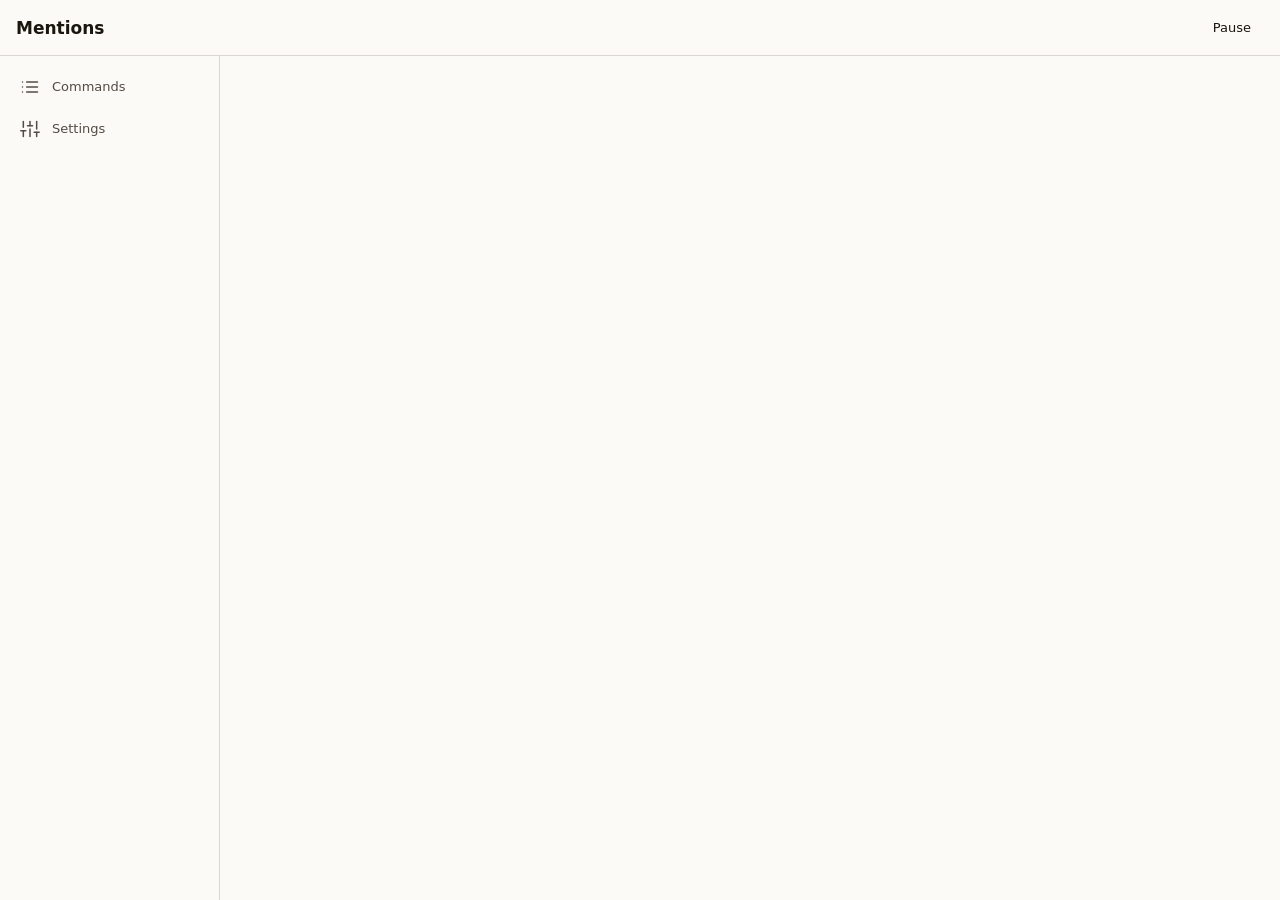
==== index.html @ 193fca10 "feat(sync): Synchronized 23 file(s) across 3 prompt turn(s) https://chat.deepseek.com/a/chat/s/ce632" ====
<!DOCTYPE html>
<html lang="en">
<head>
<meta charset="utf-8">
<meta name="viewport" content="width=device-width, initial-scale=1">
<title>Mentions</title>
<meta name="description" content="Local controller for the Mentions daemon.">
<link rel="preload" href="/assets/fonts/plex-sans-var.woff2" as="font" type="font/woff2" crossorigin>
<link rel="preload" href="/assets/fonts/plex-mono.woff2" as="font" type="font/woff2" crossorigin>
<link rel="stylesheet" href="/assets/css/tokens.css">
<link rel="stylesheet" href="/assets/css/reset.css">
<link rel="stylesheet" href="/assets/css/base.css">
<link rel="stylesheet" href="/assets/css/layout.css">
<link rel="stylesheet" href="/assets/css/components.css">
<link rel="stylesheet" href="/assets/css/screens.css">
</head>
<body>
<a class="skip" href="#main">Skip to content</a>

<header class="appbar">
  <h1 class="appbar__title">Mentions</h1>
  <div id="status" class="appbar__status" aria-live="polite"></div>
  <button id="hook-toggle" class="btn btn--quiet" hidden aria-pressed="false">Pause</button>
</header>

<nav class="rail" aria-label="Primary">
  <a class="rail__link" href="/" data-nav="commands">
    <svg class="icon" aria-hidden="true"><use href="/assets/icons.svg#list"/></svg>
    <span>Commands</span>
  </a>
  <a class="rail__link" href="/settings" data-nav="settings">
    <svg class="icon" aria-hidden="true"><use href="/assets/icons.svg#sliders"/></svg>
    <span>Settings</span>
  </a>
</nav>

<div id="banners" class="banners"></div>

<main id="main" tabindex="-1"></main>

<div id="live" class="sr-only" aria-live="polite"></div>
<div id="alert" class="sr-only" aria-live="assertive"></div>

<dialog id="confirm" class="dialog"></dialog>

<div id="toast-host" class="toast-host" aria-live="polite"></div>

<noscript><p class="noscript">Mentions' controller needs JavaScript. The daemon keeps working without it.</p></noscript>

<script type="module" src="/assets/js/main.js"></script>
</body>
</html>
---- assets/css/tokens.css ----
@layer reset, tokens, base, layout, components, screens, utilities;

:root {
  color-scheme: light dark;
  --font-sans: "IBM Plex Sans", system-ui, -apple-system, "Segoe UI", sans-serif;
  --font-mono: "IBM Plex Mono", ui-monospace, "Cascadia Code", "SF Mono", monospace;
  --fs-display: 28px; --lh-display: 36px;
  --fs-headline: 22px; --lh-headline: 30px;
  --fs-title: 17px; --lh-title: 24px;
  --fs-body: 15px; --lh-body: 22px;
  --fs-label: 13px; --lh-label: 18px;
  --fs-caption: 12px; --lh-caption: 16px;
  --fs-mono: 13px; --lh-mono: 20px;
  --space-1: 4px; --space-2: 8px; --space-3: 12px; --space-4: 16px;
  --space-5: 20px; --space-6: 24px; --space-8: 32px; --space-10: 40px;
  --space-12: 48px;
  --radius-control: 8px;
  --radius-container: 12px;
  --radius-pill: 999px;
  --border-structure: 1px solid var(--outline-variant);
  --border-state: 1.5px solid var(--accent);
  --dur-1: 120ms; --dur-2: 180ms; --dur-3: 240ms; --dur-4: 320ms;
  --ease-standard: cubic-bezier(0.2, 0, 0, 1);
  --ease-exit: cubic-bezier(0.4, 0, 1, 1);
  --focus-ring: 2px solid var(--accent);
  --focus-offset: 2px;
  --appbar-h: 56px;
  --rail-w: 220px;
  --rail-compact: 72px;
  --surface: oklch(98.5% 0.005 80);
  --surface-container: oklch(96% 0.008 80);
  --surface-container-high: oklch(93% 0.01 80);
  --on-surface: oklch(20% 0.015 60);
  --on-surface-variant: oklch(42% 0.015 60);
  --outline: oklch(60% 0.01 60);
  --outline-variant: oklch(88% 0.008 80);
  --primary: oklch(20% 0.015 60);
  --on-primary: oklch(98.5% 0.005 80);
  --accent: oklch(58% 0.16 40);
  --on-accent: oklch(98% 0.01 40);
  --success: oklch(50% 0.12 145);
  --on-success: oklch(98% 0.01 145);
  --warning: oklch(62% 0.14 75);
  --on-warning: oklch(22% 0.02 75);
  --danger: oklch(52% 0.18 25);
  --on-danger: oklch(98% 0.01 25);
  --info: oklch(52% 0.12 240);
  --on-info: oklch(98% 0.01 240);
  --success-container: oklch(94% 0.04 145);
  --warning-container: oklch(95% 0.05 75);
  --danger-container: oklch(94% 0.04 25);
  --info-container: oklch(94% 0.03 240);
  --surface-elev-1: 0 1px 2px oklch(20% 0.02 60 / 0.06), 0 1px 3px oklch(20% 0.02 60 / 0.04);
  --surface-elev-2: 0 2px 4px oklch(20% 0.02 60 / 0.08), 0 4px 8px oklch(20% 0.02 60 / 0.06);
  --surface-elev-3: 0 8px 16px oklch(20% 0.02 60 / 0.12), 0 2px 4px oklch(20% 0.02 60 / 0.08);
}

@media (prefers-color-scheme: dark) {
  :root {
    --surface: oklch(18% 0.01 60);
    --surface-container: oklch(22% 0.012 60);
    --surface-container-high: oklch(26% 0.014 60);
    --on-surface: oklch(94% 0.008 80);
    --on-surface-variant: oklch(72% 0.015 80);
    --outline: oklch(50% 0.015 60);
    --outline-variant: oklch(32% 0.012 60);
    --primary: oklch(94% 0.008 80);
    --on-primary: oklch(18% 0.01 60);
    --accent: oklch(70% 0.15 45);
    --on-accent: oklch(18% 0.02 40);
    --success: oklch(72% 0.14 145);
    --on-success: oklch(18% 0.02 145);
    --warning: oklch(78% 0.14 75);
    --on-warning: oklch(20% 0.02 75);
    --danger: oklch(72% 0.17 25);
    --on-danger: oklch(18% 0.02 25);
    --info: oklch(70% 0.13 240);
    --on-info: oklch(18% 0.02 240);
    --success-container: oklch(28% 0.06 145);
    --warning-container: oklch(30% 0.06 75);
    --danger-container: oklch(30% 0.08 25);
    --info-container: oklch(28% 0.05 240);
    --surface-elev-1: 0 1px 3px oklch(0% 0 0 / 0.4);
    --surface-elev-2: 0 4px 8px oklch(0% 0 0 / 0.5);
    --surface-elev-3: 0 12px 24px oklch(0% 0 0 / 0.6);
  }
}

@media (prefers-reduced-motion: reduce) {
  :root { --dur-1: 0ms; --dur-2: 0ms; --dur-3: 0ms; --dur-4: 0ms; }
}
---- assets/css/base.css ----
@layer base {
  .t-display { font-size: var(--fs-display); line-height: var(--lh-display); font-weight: 600; }
  .t-headline { font-size: var(--fs-headline); line-height: var(--lh-headline); font-weight: 600; }
  .t-title { font-size: var(--fs-title); line-height: var(--lh-title); font-weight: 600; }
  .t-body { font-size: var(--fs-body); line-height: var(--lh-body); }
  .t-label { font-size: var(--fs-label); line-height: var(--lh-label); letter-spacing: 0.01em; }
  .t-caption { font-size: var(--fs-caption); line-height: var(--lh-caption); color: var(--on-surface-variant); }
  .t-mono { font-family: var(--font-mono); font-size: var(--fs-mono); line-height: var(--lh-mono); font-variant-numeric: tabular-nums; }

  .sr-only {
    position: absolute; width: 1px; height: 1px; padding: 0; margin: -1px;
    overflow: hidden; clip: rect(0, 0, 0, 0); white-space: nowrap; border: 0;
  }

  .skip {
    position: absolute; left: var(--space-4); top: -100px;
    padding: var(--space-2) var(--space-4);
    background: var(--primary); color: var(--on-primary);
    border-radius: var(--radius-control); z-index: 100;
  }
  .skip:focus { top: var(--space-4); }

  .noscript {
    margin: var(--space-6);
    padding: var(--space-4);
    background: var(--warning-container);
    color: var(--on-warning);
    border-radius: var(--radius-container);
  }

  .icon { width: 20px; height: 20px; flex: none; }
  .icon--sm { width: 16px; height: 16px; }

  .container { max-width: 1100px; margin-inline: auto; padding-inline: var(--space-6); }

  .btn {
    display: inline-flex; align-items: center; gap: var(--space-2);
    height: 36px; padding-inline: var(--space-3);
    border-radius: var(--radius-control);
    font-size: var(--fs-label); line-height: var(--lh-label); font-weight: 500;
    border: var(--border-structure);
    background: var(--surface-container);
    color: var(--on-surface);
    transition: background var(--dur-1) var(--ease-standard);
    cursor: pointer;
  }
  .btn:hover { background: color-mix(in oklab, var(--on-surface) 8%, var(--surface-container)); }
  .btn:active { background: color-mix(in oklab, var(--on-surface) 12%, var(--surface-container)); }
  .btn:disabled, .btn[aria-disabled="true"] { opacity: 0.5; cursor: not-allowed; }
  .btn--primary { background: var(--primary); color: var(--on-primary); border-color: transparent; }
  .btn--primary:hover { background: color-mix(in oklab, var(--on-primary) 8%, var(--primary)); }
  .btn--quiet { background: transparent; border-color: transparent; }
  .btn--quiet:hover { background: color-mix(in oklab, var(--on-surface) 8%, transparent); }
  .btn--danger { color: var(--on-danger); background: var(--danger); border-color: transparent; }

  .icon-btn {
    display: inline-flex; align-items: center; justify-content: center;
    width: 32px; height: 32px; border-radius: var(--radius-control);
    color: var(--on-surface-variant);
  }
  .icon-btn:hover { background: color-mix(in oklab, var(--on-surface) 8%, transparent); color: var(--on-surface); }

  .code-token {
    font-family: var(--font-mono); font-size: var(--fs-mono); line-height: var(--lh-mono);
    padding: 2px var(--space-2);
    background: var(--surface-container-high);
    border-radius: 6px;
    color: var(--on-surface);
    white-space: nowrap;
  }
}
---- assets/css/layout.css ----
@layer layout {
  body {
    display: grid;
    grid-template-columns: var(--rail-w) 1fr;
    grid-template-rows: var(--appbar-h) auto 1fr;
    grid-template-areas:
      "appbar appbar"
      "rail   banners"
      "rail   main";
    min-height: 100vh;
  }

  .appbar {
    grid-area: appbar;
    display: flex; align-items: center; gap: var(--space-3);
    padding-inline: var(--space-4);
    height: var(--appbar-h);
    border-bottom: var(--border-structure);
    background: var(--surface);
    position: sticky; top: 0; z-index: 20;
  }
  .appbar__title { font-size: var(--fs-title); line-height: var(--lh-title); font-weight: 600; }
  .appbar__status { flex: 1; display: flex; justify-content: center; }

  .rail {
    grid-area: rail;
    border-right: var(--border-structure);
    padding: var(--space-3) var(--space-2);
    display: flex; flex-direction: column; gap: var(--space-1);
    background: var(--surface);
  }
  .rail__link {
    display: flex; align-items: center; gap: var(--space-3);
    padding: var(--space-2) var(--space-3);
    border-radius: var(--radius-control);
    color: var(--on-surface-variant);
    font-size: var(--fs-label); font-weight: 500;
    text-decoration: none;
  }
  .rail__link:hover { background: color-mix(in oklab, var(--on-surface) 8%, transparent); color: var(--on-surface); }
  .rail__link[aria-current="page"] {
    background: color-mix(in oklab, var(--accent) 14%, transparent);
    color: var(--on-surface);
  }

  .banners { grid-area: banners; padding-inline: var(--space-6); padding-top: var(--space-3); display: flex; flex-direction: column; gap: var(--space-2); }
  .banners:empty { padding: 0; }

  main { grid-area: main; padding: var(--space-6); min-width: 0; }
  main:focus { outline: none; }

  .split {
    display: grid;
    grid-template-columns: minmax(280px, 380px) 1fr;
    gap: var(--space-6);
    align-items: start;
    min-height: 0;
  }

  .toast-host {
    position: fixed; inset-inline-end: var(--space-6); bottom: var(--space-6);
    display: flex; flex-direction: column; gap: var(--space-2);
    z-index: 60; pointer-events: none;
  }
  .toast-host > * { pointer-events: auto; }

  @media (max-width: 959px) {
    body {
      grid-template-columns: 1fr;
      grid-template-rows: var(--appbar-h) auto auto 1fr auto;
      grid-template-areas:
        "appbar"
        "banners"
        "main"
        "spacer"
        "rail";
    }
    .rail {
      flex-direction: row;
      border-right: 0;
      border-top: var(--border-structure);
      padding: var(--space-2);
      position: sticky; bottom: 0; z-index: 20;
      background: var(--surface);
    }
    .rail__link { flex: 1; justify-content: center; flex-direction: column; gap: 2px; font-size: var(--fs-caption); }
    main { padding: var(--space-4); }
    .split { grid-template-columns: 1fr; }
    .banners { padding-inline: var(--space-4); }
  }

  @media (max-width: 479px) {
    .appbar { padding-inline: var(--space-2); }
    main { padding: var(--space-3); }
  }
}
---- assets/css/components.css ----
@layer components {
  .chip {
    display: inline-flex; align-items: center; gap: var(--space-2);
    padding: 4px var(--space-3);
    border-radius: var(--radius-pill);
    font-size: var(--fs-label); line-height: var(--lh-label);
    background: var(--surface-container-high);
    color: var(--on-surface);
    border: var(--border-structure);
  }
  .chip__dot { width: 8px; height: 8px; border-radius: 50%; }
  .chip--success { background: var(--success-container); color: var(--on-surface); border-color: transparent; }
  .chip--success .chip__dot { background: var(--success); }
  .chip--warning { background: var(--warning-container); border-color: transparent; }
  .chip--warning .chip__dot { background: var(--warning); }
  .chip--danger { background: var(--danger-container); border-color: transparent; }
  .chip--danger .chip__dot { background: var(--danger); }
  .chip--info { background: var(--info-container); border-color: transparent; }
  .chip--info .chip__dot { background: var(--info); }
  .chip--neutral .chip__dot { background: var(--on-surface-variant); }

  .banner {
    display: flex; align-items: flex-start; gap: var(--space-3);
    padding: var(--space-3) var(--space-4);
    border-radius: var(--radius-container);
    background: var(--surface-container-high);
    border: var(--border-structure);
    font-size: var(--fs-body); line-height: var(--lh-body);
  }
  .banner__body { flex: 1; min-width: 0; }
  .banner__title { font-weight: 600; }
  .banner__actions { display: flex; gap: var(--space-2); margin-top: var(--space-2); flex-wrap: wrap; }
  .banner--warning { background: var(--warning-container); border-color: transparent; }
  .banner--danger { background: var(--danger-container); border-color: transparent; }
  .banner--info { background: var(--info-container); border-color: transparent; }
  .banner--success { background: var(--success-container); border-color: transparent; }

  .field { display: flex; flex-direction: column; gap: var(--space-2); }
  .field__label { font-size: var(--fs-label); font-weight: 500; color: var(--on-surface); }
  .field__help { font-size: var(--fs-caption); line-height: var(--lh-caption); color: var(--on-surface-variant); }
  .field__error {
    display: flex; gap: var(--space-2); align-items: flex-start;
    font-size: var(--fs-caption); color: var(--danger);
  }
  .input, .textarea {
    width: 100%;
    padding: var(--space-2) var(--space-3);
    background: var(--surface);
    border: var(--border-structure);
    border-radius: var(--radius-control);
    color: var(--on-surface);
    font-size: var(--fs-body); line-height: var(--lh-body);
  }
  .textarea { font-family: var(--font-mono); font-size: var(--fs-mono); line-height: var(--lh-mono); resize: vertical; min-height: 160px; padding: var(--space-3); }
  .input:focus-visible, .textarea:focus-visible { outline: var(--focus-ring); outline-offset: var(--focus-offset); border-color: transparent; }
  .input[aria-invalid="true"], .textarea[aria-invalid="true"] { border-color: var(--danger); border-width: 1.5px; }
  .input-affix { position: relative; }
  .input-affix__prefix {
    position: absolute; left: var(--space-3); top: 50%; transform: translateY(-50%);
    font-family: var(--font-mono); color: var(--on-surface-variant); pointer-events: none;
  }
  .input-affix .input { padding-left: 28px; font-family: var(--font-mono); }

  .switch { display: inline-flex; align-items: center; gap: var(--space-3); cursor: pointer; }
  .switch input { position: absolute; opacity: 0; pointer-events: none; }
  .switch__track {
    width: 36px; height: 20px; border-radius: var(--radius-pill);
    background: var(--surface-container-high);
    border: var(--border-structure);
    position: relative; transition: background var(--dur-2) var(--ease-standard);
  }
  .switch__track::after {
    content: ""; position: absolute; top: 2px; left: 2px;
    width: 14px; height: 14px; border-radius: 50%;
    background: var(--on-surface-variant);
    transition: transform var(--dur-2) var(--ease-standard), background var(--dur-2) var(--ease-standard);
  }
  .switch input:checked + .switch__track { background: var(--accent); border-color: transparent; }
  .switch input:checked + .switch__track::after { transform: translateX(16px); background: var(--on-accent); }
  .switch input:focus-visible + .switch__track { outline: var(--focus-ring); outline-offset: var(--focus-offset); }

  .segmented { display: inline-flex; border: var(--border-structure); border-radius: var(--radius-control); overflow: hidden; }
  .segmented label { position: relative; }
  .segmented input { position: absolute; opacity: 0; pointer-events: none; }
  .segmented span {
    display: inline-block; padding: var(--space-2) var(--space-3);
    font-size: var(--fs-label); color: var(--on-surface-variant);
    border-inline-end: var(--border-structure);
  }
  .segmented label:last-child span { border-inline-end: 0; }
  .segmented input:checked + span { background: var(--primary); color: var(--on-primary); }
  .segmented input:focus-visible + span { outline: var(--focus-ring); outline-offset: -2px; }

  .table {
    font-size: var(--fs-body);
    background: var(--surface);
    border: var(--border-structure);
    border-radius: var(--radius-container);
    overflow: hidden;
  }
  .table th {
    text-align: start; font-size: var(--fs-label); font-weight: 500;
    color: var(--on-surface-variant);
    padding: var(--space-3) var(--space-4);
    background: var(--surface-container);
    border-bottom: var(--border-structure);
  }
  .table th button {
    display: inline-flex; align-items: center; gap: var(--space-1);
    color: inherit; font: inherit;
  }
  .table th[aria-sort] button { color: var(--on-surface); }
  .table td {
    padding: var(--space-3) var(--space-4);
    border-bottom: var(--border-structure);
    vertical-align: top;
  }
  .table tbody tr:last-child td { border-bottom: 0; }
  .table tbody tr:hover { background: color-mix(in oklab, var(--on-surface) 4%, transparent); }
  .table tbody tr[aria-selected="true"] { background: color-mix(in oklab, var(--accent) 8%, transparent); }
  .table tbody tr[aria-selected="true"] td { border-bottom-color: color-mix(in oklab, var(--accent) 20%, transparent); }
  .table tbody tr:focus-visible { outline: var(--focus-ring); outline-offset: -2px; }
  .table__trigger { display: flex; flex-direction: column; gap: 2px; }
  .table__preview { color: var(--on-surface-variant); font-size: var(--fs-label); line-height: var(--lh-label); max-width: 46ch; overflow: hidden; text-overflow: ellipsis; white-space: nowrap; }
  .table__status { display: inline-flex; align-items: center; gap: var(--space-2); font-size: var(--fs-label); }
  .table__actions { text-align: end; width: 1%; white-space: nowrap; }

  .rows { display: flex; flex-direction: column; gap: var(--space-2); }
  .row {
    display: flex; align-items: flex-start; gap: var(--space-3);
    padding: var(--space-3) var(--space-4);
    border: var(--border-structure);
    border-radius: var(--radius-container);
    background: var(--surface);
  }
  .row__body { flex: 1; min-width: 0; display: flex; flex-direction: column; gap: 2px; }
  .row__trigger { display: flex; align-items: center; gap: var(--space-2); }
  .row__preview { color: var(--on-surface-variant); font-size: var(--fs-label); line-height: var(--lh-label); overflow: hidden; text-overflow: ellipsis; white-space: nowrap; }

  .menu {
    position: absolute;
    min-width: 180px;
    background: var(--surface);
    border: var(--border-structure);
    border-radius: var(--radius-container);
    box-shadow: var(--surface-elev-2);
    padding: var(--space-1);
    z-index: 50;
  }
  .menu button {
    display: block; width: 100%; text-align: start;
    padding: var(--space-2) var(--space-3);
    border-radius: 6px;
    font-size: var(--fs-label);
    color: var(--on-surface);
  }
  .menu button:hover, .menu button:focus-visible { background: color-mix(in oklab, var(--on-surface) 8%, transparent); outline: none; }
  .menu button[data-danger="true"] { color: var(--danger); }

  .dialog {
    max-width: min(440px, 92vw);
    padding: var(--space-6);
    background: var(--surface);
    border-radius: var(--radius-container);
    box-shadow: var(--surface-elev-3);
    color: var(--on-surface);
  }
  .dialog::backdrop { background: oklch(0% 0 0 / 0.4); }
  .dialog__title { margin-bottom: var(--space-2); }
  .dialog__body { margin-bottom: var(--space-5); color: var(--on-surface); }
  .dialog__actions { display: flex; justify-content: flex-end; gap: var(--space-2); }

  .toast {
    display: flex; align-items: center; gap: var(--space-3);
    padding: var(--space-3) var(--space-4);
    background: var(--primary); color: var(--on-primary);
    border-radius: var(--radius-container);
    box-shadow: var(--surface-elev-2);
    font-size: var(--fs-label);
    min-width: 240px;
  }
  .toast button { color: var(--accent); font-weight: 600; padding-inline: var(--space-2); }

  .preview {
    background: var(--surface-container);
    border: var(--border-structure);
    border-radius: var(--radius-container);
    padding: var(--space-4);
    font-family: var(--font-mono);
    font-size: var(--fs-mono); line-height: var(--lh-mono);
    white-space: pre-wrap; word-break: break-word;
    min-height: 100px;
    color: var(--on-surface);
  }
  .preview__ws { color: var(--accent); opacity: 0.6; }

  .meta { display: flex; gap: var(--space-3); align-items: center; color: var(--on-surface-variant); font-size: var(--fs-caption); }
  .meta time { font-variant-numeric: tabular-nums; }

  .empty {
    display: flex; flex-direction: column; gap: var(--space-3);
    padding: var(--space-8) var(--space-6);
    border: 1px dashed var(--outline-variant);
    border-radius: var(--radius-container);
    text-align: start;
    max-width: 620px;
  }
  .empty__actions { display: flex; gap: var(--space-2); flex-wrap: wrap; margin-top: var(--space-2); }
  .empty__example {
    background: var(--surface-container);
    padding: var(--space-3);
    border-radius: var(--radius-control);
    font-family: var(--font-mono); font-size: var(--fs-mono); line-height: var(--lh-mono);
    white-space: pre-wrap;
  }
  .empty__example strong { color: var(--accent); font-weight: 500; }

  .skeleton-row {
    height: 48px;
    border-radius: var(--radius-container);
    background: var(--surface-container-high);
  }
}
---- assets/css/screens.css ----
@layer screens {
  .cmds__head {
    display: flex; align-items: center; justify-content: space-between; gap: var(--space-4);
    margin-bottom: var(--space-4);
    flex-wrap: wrap;
  }
  .cmds__count { margin-top: var(--space-2); }
  .cmds__filter { margin-bottom: var(--space-3); max-width: 420px; }

  .editor {
    display: flex; flex-direction: column; gap: var(--space-5);
    max-width: 760px;
  }
  .editor__head { display: flex; align-items: center; justify-content: space-between; gap: var(--space-3); }
  .editor__grid { display: grid; grid-template-columns: 1fr 1fr; gap: var(--space-5); align-items: start; }
  .editor__form { display: flex; flex-direction: column; gap: var(--space-4); }
  .editor__preview { position: sticky; top: calc(var(--appbar-h) + var(--space-4)); }
  .editor__actions { display: flex; gap: var(--space-2); align-items: center; justify-content: flex-end; }
  .editor__unsaved {
    display: flex; gap: var(--space-2); align-items: center;
    padding: var(--space-2) var(--space-3);
    border-radius: var(--radius-control);
    background: var(--warning-container);
    font-size: var(--fs-label);
    color: var(--on-warning);
  }

  .settings__section {
    padding-block: var(--space-5);
    border-top: var(--border-structure);
    display: flex; flex-direction: column; gap: var(--space-3);
    max-width: 720px;
  }
  .settings__section:first-of-type { border-top: 0; padding-top: 0; }
  .settings__section-head { display: flex; align-items: baseline; justify-content: space-between; gap: var(--space-3); }
  .settings__status { color: var(--on-surface-variant); font-size: var(--fs-caption); font-variant-numeric: tabular-nums; }
  .settings__row { display: flex; justify-content: space-between; gap: var(--space-4); align-items: flex-start; flex-wrap: wrap; }
  .settings__row-text { flex: 1; min-width: 220px; display: flex; flex-direction: column; gap: 2px; }

  .pair {
    max-width: 480px; margin-inline: auto; margin-top: var(--space-8);
    display: flex; flex-direction: column; gap: var(--space-4);
  }
  .pair__code {
    font-family: var(--font-mono); font-size: 22px; letter-spacing: 0.2em;
    text-align: center; padding: var(--space-3);
  }

  @media (max-width: 959px) {
    .editor__grid { grid-template-columns: 1fr; }
    .editor__preview { position: static; }
  }
}
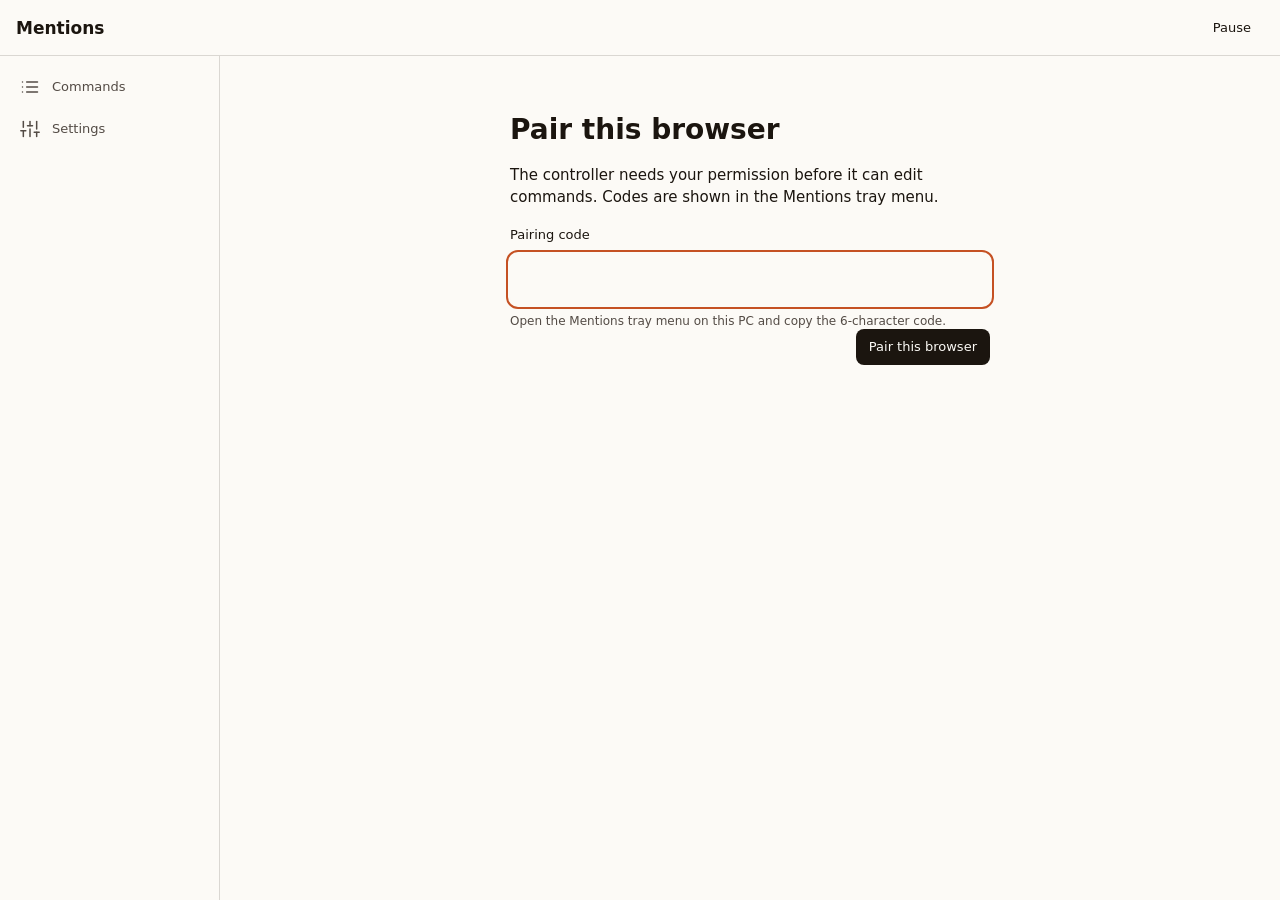
==== commit 2e10287c: "feat(sync): Synchronized 12 file(s) across 1 prompt turn(s) https://aistudio.google.com/u/1/prompts/" ====
--- a/index.html
+++ b/index.html
@@ -5,8 +5,6 @@
 <meta name="viewport" content="width=device-width, initial-scale=1">
 <title>Mentions</title>
 <meta name="description" content="Local controller for the Mentions daemon.">
-<link rel="preload" href="/assets/fonts/plex-sans-var.woff2" as="font" type="font/woff2" crossorigin>
-<link rel="preload" href="/assets/fonts/plex-mono.woff2" as="font" type="font/woff2" crossorigin>
 <link rel="stylesheet" href="/assets/css/tokens.css">
 <link rel="stylesheet" href="/assets/css/reset.css">
 <link rel="stylesheet" href="/assets/css/base.css">
--- a/assets/css/components.css
+++ b/assets/css/components.css
@@ -96,7 +96,6 @@
     background: var(--surface);
     border: var(--border-structure);
     border-radius: var(--radius-container);
-    overflow: hidden;
   }
   .table th {
     text-align: start; font-size: var(--fs-label); font-weight: 500;
@@ -154,7 +153,8 @@
     font-size: var(--fs-label);
     color: var(--on-surface);
   }
-  .menu button:hover, .menu button:focus-visible { background: color-mix(in oklab, var(--on-surface) 8%, transparent); outline: none; }
+  .menu button:hover:not(:disabled), .menu button:focus-visible:not(:disabled) { background: color-mix(in oklab, var(--on-surface) 8%, transparent); outline: none; }
+  .menu button:disabled { opacity: 0.45; cursor: not-allowed; }
   .menu button[data-danger="true"] { color: var(--danger); }
 
   .dialog {
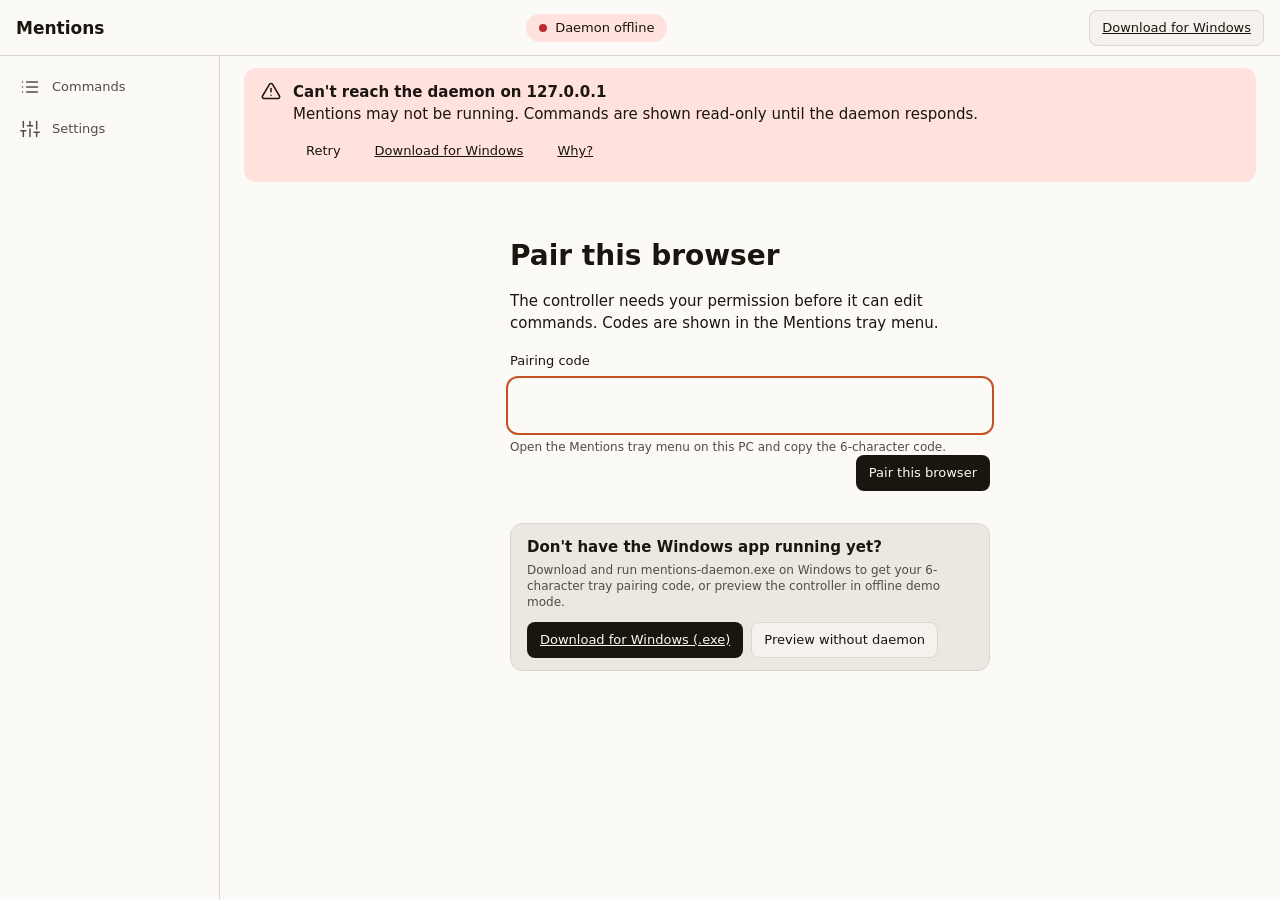
==== commit 8f157075: "feat(sync): Synchronized 9 file(s) across 1 prompt turn(s) https://aistudio.google.com/u/1/prompts/1" ====
--- a/index.html
+++ b/index.html
@@ -18,6 +18,7 @@
 <header class="appbar">
   <h1 class="appbar__title">Mentions</h1>
   <div id="status" class="appbar__status" aria-live="polite"></div>
+  <a id="download-app" class="btn" href="https://github.com/Zerocommit-dev/Mentions/releases/latest/download/mentions-daemon.exe" target="_blank" rel="noopener">Download for Windows</a>
   <button id="hook-toggle" class="btn btn--quiet" hidden aria-pressed="false">Pause</button>
 </header>
 
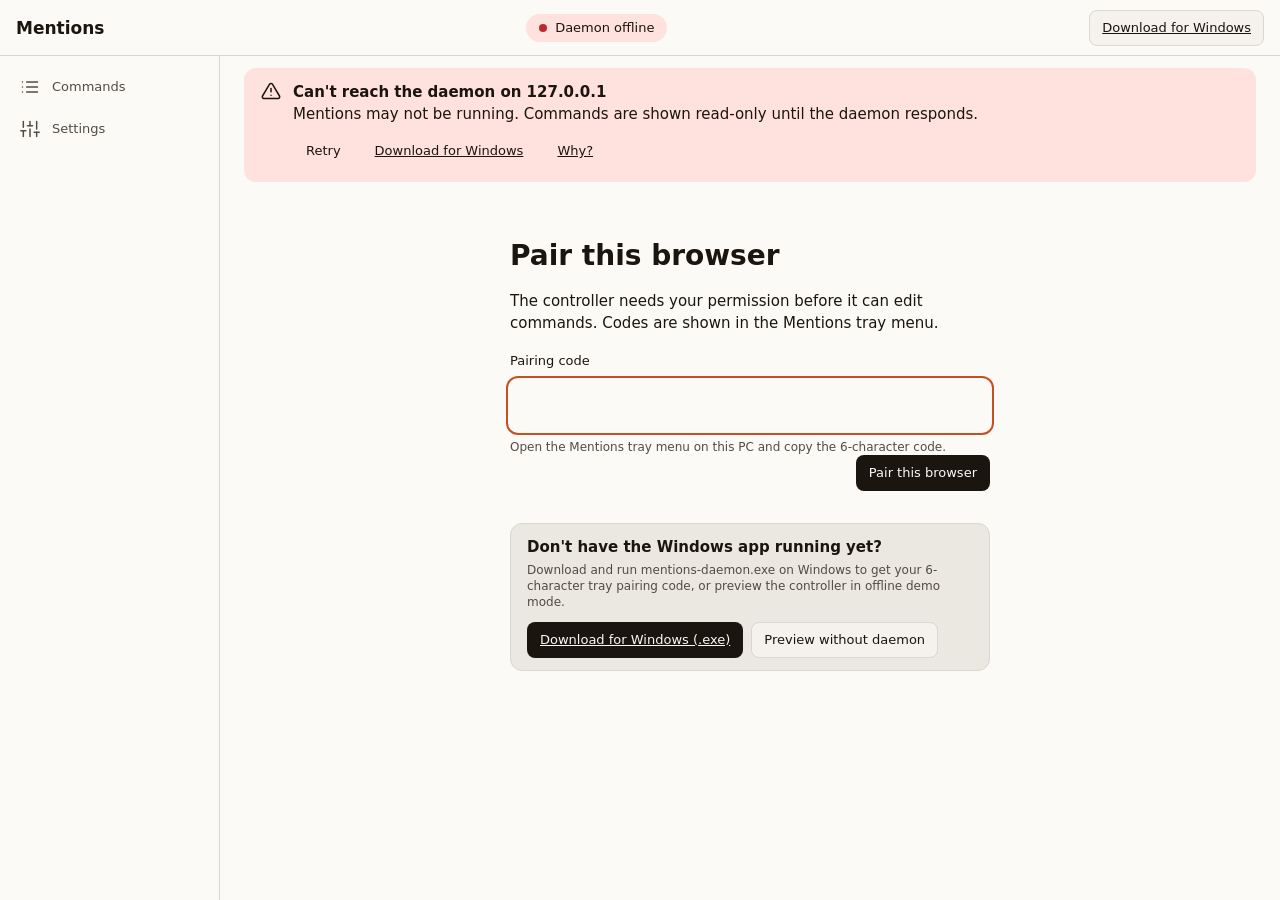
==== commit 09d5b1fa: "feat(sync): Synchronized 6 file(s) across 2 prompt turn(s)" ====
--- a/index.html
+++ b/index.html
@@ -18,7 +18,7 @@
 <header class="appbar">
   <h1 class="appbar__title">Mentions</h1>
   <div id="status" class="appbar__status" aria-live="polite"></div>
-  <a id="download-app" class="btn" href="https://github.com/Zerocommit-dev/Mentions/releases/latest/download/mentions-daemon.exe" target="_blank" rel="noopener">Download for Windows</a>
+  <a id="download-app" class="btn" href="https://github.com/umerhammaz/Mentions/releases/latest/download/mentions-daemon.exe" target="_blank" rel="noopener">Download for Windows</a>
   <button id="hook-toggle" class="btn btn--quiet" hidden aria-pressed="false">Pause</button>
 </header>
 
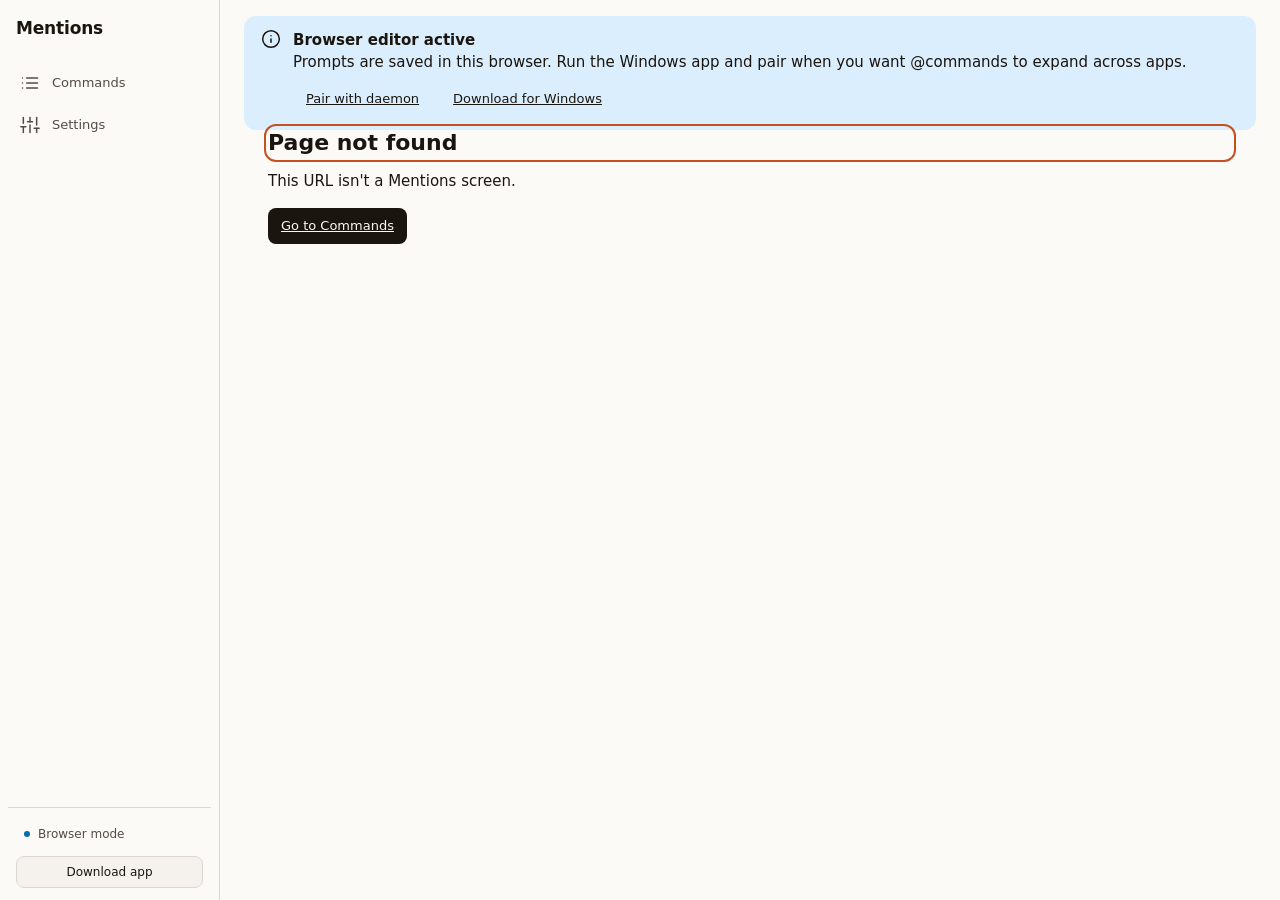
==== commit 1aeba722: "feat(sync): Synchronized 6 file(s) across 1 prompt turn(s) https://aistudio.google.com/u/0/prompts/1" ====
--- a/index.html
+++ b/index.html
@@ -17,20 +17,26 @@
 
 <header class="appbar">
   <h1 class="appbar__title">Mentions</h1>
-  <div id="status" class="appbar__status" aria-live="polite"></div>
-  <a id="download-app" class="btn" href="https://github.com/umerhammaz/Mentions/releases/latest/download/mentions-daemon.exe" target="_blank" rel="noopener">Download for Windows</a>
-  <button id="hook-toggle" class="btn btn--quiet" hidden aria-pressed="false">Pause</button>
 </header>
 
 <nav class="rail" aria-label="Primary">
-  <a class="rail__link" href="/" data-nav="commands">
-    <svg class="icon" aria-hidden="true"><use href="/assets/icons.svg#list"/></svg>
-    <span>Commands</span>
-  </a>
-  <a class="rail__link" href="/settings" data-nav="settings">
-    <svg class="icon" aria-hidden="true"><use href="/assets/icons.svg#sliders"/></svg>
-    <span>Settings</span>
-  </a>
+  <div class="rail__nav">
+    <a class="rail__link" href="/" data-nav="commands">
+      <svg class="icon" aria-hidden="true"><use href="/assets/icons.svg#list"/></svg>
+      <span>Commands</span>
+    </a>
+    <a class="rail__link" href="/settings" data-nav="settings">
+      <svg class="icon" aria-hidden="true"><use href="/assets/icons.svg#sliders"/></svg>
+      <span>Settings</span>
+    </a>
+  </div>
+  <div class="rail__footer">
+    <div class="rail__status-row">
+      <div id="status" class="appbar__status" aria-live="polite"></div>
+      <button id="hook-toggle" class="btn btn--quiet rail__pause-btn" hidden aria-pressed="false">Pause</button>
+    </div>
+    <a id="download-app" class="btn rail__download-btn" href="https://github.com/umerhammaz/Mentions/releases/latest/download/mentions-daemon.exe" target="_blank" rel="noopener">Download app</a>
+  </div>
 </nav>
 
 <div id="banners" class="banners"></div>
--- a/assets/css/layout.css
+++ b/assets/css/layout.css
@@ -4,30 +4,36 @@
     grid-template-columns: var(--rail-w) 1fr;
     grid-template-rows: var(--appbar-h) auto 1fr;
     grid-template-areas:
-      "appbar appbar"
-      "rail   banners"
+      "appbar banners"
+      "rail   main"
       "rail   main";
     min-height: 100vh;
   }
 
   .appbar {
     grid-area: appbar;
-    display: flex; align-items: center; gap: var(--space-3);
+    display: flex; align-items: center; justify-content: space-between; gap: var(--space-3);
     padding-inline: var(--space-4);
     height: var(--appbar-h);
-    border-bottom: var(--border-structure);
+    border-right: var(--border-structure);
     background: var(--surface);
     position: sticky; top: 0; z-index: 20;
   }
-  .appbar__title { font-size: var(--fs-title); line-height: var(--lh-title); font-weight: 600; }
-  .appbar__status { flex: 1; display: flex; justify-content: center; }
+  .appbar__title { font-size: var(--fs-title); line-height: var(--lh-title); font-weight: 600; letter-spacing: -0.01em; }
+  .appbar__status { display: flex; align-items: center; min-width: 0; }
 
   .rail {
     grid-area: rail;
     border-right: var(--border-structure);
-    padding: var(--space-3) var(--space-2);
+    padding: var(--space-2) var(--space-2) var(--space-3);
+    display: flex; flex-direction: column; justify-content: space-between; gap: var(--space-3);
+    background: var(--surface);
+    position: sticky;
+    top: var(--appbar-h);
+    height: calc(100vh - var(--appbar-h));
+  }
+  .rail__nav {
     display: flex; flex-direction: column; gap: var(--space-1);
-    background: var(--surface);
   }
   .rail__link {
     display: flex; align-items: center; gap: var(--space-3);
@@ -43,7 +49,40 @@
     color: var(--on-surface);
   }
 
-  .banners { grid-area: banners; padding-inline: var(--space-6); padding-top: var(--space-3); display: flex; flex-direction: column; gap: var(--space-2); }
+  .rail__footer {
+    margin-top: auto;
+    padding-top: var(--space-3);
+    padding-inline: var(--space-2);
+    border-top: var(--border-structure);
+    display: flex;
+    flex-direction: column;
+    gap: var(--space-2);
+  }
+  .rail__status-row {
+    display: flex;
+    align-items: center;
+    justify-content: space-between;
+    gap: var(--space-2);
+    min-height: 28px;
+  }
+  .rail__pause-btn {
+    height: 26px;
+    padding-inline: var(--space-2);
+    font-size: var(--fs-caption);
+    color: var(--on-surface-variant);
+  }
+  .rail__pause-btn:hover {
+    color: var(--on-surface);
+  }
+  .rail__download-btn {
+    width: 100%;
+    justify-content: center;
+    height: 32px;
+    font-size: var(--fs-caption);
+    text-decoration: none;
+  }
+
+  .banners { grid-area: banners; padding-inline: var(--space-6); padding-top: var(--space-4); display: flex; flex-direction: column; gap: var(--space-2); }
   .banners:empty { padding: 0; }
 
   main { grid-area: main; padding: var(--space-6); min-width: 0; }
@@ -67,30 +106,48 @@
   @media (max-width: 959px) {
     body {
       grid-template-columns: 1fr;
-      grid-template-rows: var(--appbar-h) auto auto 1fr auto;
+      grid-template-rows: var(--appbar-h) auto 1fr auto;
       grid-template-areas:
         "appbar"
         "banners"
         "main"
-        "spacer"
         "rail";
+    }
+    .appbar {
+      border-right: 0;
+      border-bottom: var(--border-structure);
     }
     .rail {
       flex-direction: row;
+      align-items: center;
       border-right: 0;
       border-top: var(--border-structure);
       padding: var(--space-2);
-      position: sticky; bottom: 0; z-index: 20;
+      position: sticky; bottom: 0; top: auto;
+      height: auto;
+      z-index: 20;
       background: var(--surface);
     }
+    .rail__nav {
+      flex-direction: row;
+      flex: 1;
+    }
     .rail__link { flex: 1; justify-content: center; flex-direction: column; gap: 2px; font-size: var(--fs-caption); }
+    .rail__footer {
+      margin-top: 0;
+      padding-top: 0;
+      border-top: 0;
+      border-left: var(--border-structure);
+      padding-left: var(--space-3);
+    }
+    .rail__download-btn { display: none; }
     main { padding: var(--space-4); }
     .split { grid-template-columns: 1fr; }
     .banners { padding-inline: var(--space-4); }
   }
 
   @media (max-width: 479px) {
-    .appbar { padding-inline: var(--space-2); }
+    .appbar { padding-inline: var(--space-3); }
     main { padding: var(--space-3); }
   }
 }
--- a/assets/css/components.css
+++ b/assets/css/components.css
@@ -1,21 +1,22 @@
 @layer components {
   .chip {
     display: inline-flex; align-items: center; gap: var(--space-2);
-    padding: 4px var(--space-3);
-    border-radius: var(--radius-pill);
-    font-size: var(--fs-label); line-height: var(--lh-label);
-    background: var(--surface-container-high);
-    color: var(--on-surface);
-    border: var(--border-structure);
-  }
-  .chip__dot { width: 8px; height: 8px; border-radius: 50%; }
-  .chip--success { background: var(--success-container); color: var(--on-surface); border-color: transparent; }
-  .chip--success .chip__dot { background: var(--success); }
-  .chip--warning { background: var(--warning-container); border-color: transparent; }
+    padding: 2px var(--space-2);
+    border-radius: var(--radius-control);
+    font-size: var(--fs-caption); line-height: var(--lh-caption);
+    font-weight: 500;
+    background: transparent;
+    color: var(--on-surface-variant);
+    border: 0;
+  }
+  .chip__dot { width: 6px; height: 6px; border-radius: 50%; flex: none; }
+  .chip--success { color: var(--on-surface-variant); }
+  .chip--success .chip__dot { background: var(--success); box-shadow: 0 0 6px var(--success); }
+  .chip--warning { color: var(--on-surface-variant); }
   .chip--warning .chip__dot { background: var(--warning); }
-  .chip--danger { background: var(--danger-container); border-color: transparent; }
+  .chip--danger { color: var(--on-surface-variant); }
   .chip--danger .chip__dot { background: var(--danger); }
-  .chip--info { background: var(--info-container); border-color: transparent; }
+  .chip--info { color: var(--on-surface-variant); }
   .chip--info .chip__dot { background: var(--info); }
   .chip--neutral .chip__dot { background: var(--on-surface-variant); }
 
@@ -51,7 +52,16 @@
     color: var(--on-surface);
     font-size: var(--fs-body); line-height: var(--lh-body);
   }
-  .textarea { font-family: var(--font-mono); font-size: var(--fs-mono); line-height: var(--lh-mono); resize: vertical; min-height: 160px; padding: var(--space-3); }
+  .textarea {
+    font-family: var(--font-mono);
+    font-size: var(--fs-mono);
+    line-height: var(--lh-mono);
+    resize: vertical;
+    min-height: 280px;
+    padding: var(--space-3);
+    text-rendering: optimizeSpeed;
+    contain: content;
+  }
   .input:focus-visible, .textarea:focus-visible { outline: var(--focus-ring); outline-offset: var(--focus-offset); border-color: transparent; }
   .input[aria-invalid="true"], .textarea[aria-invalid="true"] { border-color: var(--danger); border-width: 1.5px; }
   .input-affix { position: relative; }
@@ -138,6 +148,8 @@
 
   .menu {
     position: absolute;
+    inset-inline-end: 0;
+    top: calc(100% + 4px);
     min-width: 180px;
     background: var(--surface);
     border: var(--border-structure);
@@ -158,9 +170,12 @@
   .menu button[data-danger="true"] { color: var(--danger); }
 
   .dialog {
+    margin: auto;
+    width: min(440px, 92vw);
     max-width: min(440px, 92vw);
     padding: var(--space-6);
     background: var(--surface);
+    border: var(--border-structure);
     border-radius: var(--radius-container);
     box-shadow: var(--surface-elev-3);
     color: var(--on-surface);
@@ -189,8 +204,12 @@
     font-family: var(--font-mono);
     font-size: var(--fs-mono); line-height: var(--lh-mono);
     white-space: pre-wrap; word-break: break-word;
-    min-height: 100px;
-    color: var(--on-surface);
+    min-height: 280px;
+    max-height: 60vh;
+    overflow: auto;
+    color: var(--on-surface);
+    text-rendering: optimizeSpeed;
+    contain: content;
   }
   .preview__ws { color: var(--accent); opacity: 0.6; }
 
--- a/assets/css/screens.css
+++ b/assets/css/screens.css
@@ -8,14 +8,56 @@
   .cmds__filter { margin-bottom: var(--space-3); max-width: 420px; }
 
   .editor {
-    display: flex; flex-direction: column; gap: var(--space-5);
-    max-width: 760px;
+    display: flex; flex-direction: column; gap: var(--space-4);
+    max-width: 960px;
   }
-  .editor__head { display: flex; align-items: center; justify-content: space-between; gap: var(--space-3); }
-  .editor__grid { display: grid; grid-template-columns: 1fr 1fr; gap: var(--space-5); align-items: start; }
+  .editor--full {
+    position: fixed;
+    inset: 0;
+    z-index: 40;
+    max-width: none;
+    background: var(--surface);
+    padding: var(--space-4) var(--space-6);
+    overflow: auto;
+  }
+  .editor--full .textarea,
+  .editor--full .preview {
+    min-height: calc(100vh - 280px);
+  }
+  .editor__head {
+    display: flex; align-items: center; justify-content: space-between; gap: var(--space-3);
+    flex-wrap: wrap;
+  }
+  .editor__meta-row {
+    display: grid;
+    grid-template-columns: minmax(220px, 1fr) minmax(200px, 1fr);
+    gap: var(--space-4);
+    align-items: start;
+  }
   .editor__form { display: flex; flex-direction: column; gap: var(--space-4); }
-  .editor__preview { position: sticky; top: calc(var(--appbar-h) + var(--space-4)); }
-  .editor__actions { display: flex; gap: var(--space-2); align-items: center; justify-content: flex-end; }
+  .editor__toolbar {
+    display: flex; align-items: center; justify-content: space-between; gap: var(--space-3);
+    flex-wrap: wrap;
+  }
+  .editor__tabs {
+    display: inline-flex; gap: 2px; padding: 2px;
+    background: var(--surface-container);
+    border: var(--border-structure);
+    border-radius: var(--radius-control);
+  }
+  .editor__tab {
+    padding: 4px var(--space-3);
+    border-radius: 6px;
+    font-size: var(--fs-label);
+    font-weight: 500;
+    color: var(--on-surface-variant);
+  }
+  .editor__tab[aria-selected="true"] {
+    background: var(--surface);
+    color: var(--on-surface);
+    box-shadow: var(--surface-elev-1);
+  }
+  .editor__actions { display: flex; gap: var(--space-2); align-items: center; justify-content: flex-end; flex-wrap: wrap; }
   .editor__unsaved {
     display: flex; gap: var(--space-2); align-items: center;
     padding: var(--space-2) var(--space-3);
@@ -46,8 +88,8 @@
     text-align: center; padding: var(--space-3);
   }
 
-  @media (max-width: 959px) {
-    .editor__grid { grid-template-columns: 1fr; }
-    .editor__preview { position: static; }
+  @media (max-width: 720px) {
+    .editor__meta-row { grid-template-columns: 1fr; }
+    .editor--full { padding: var(--space-3); }
   }
 }
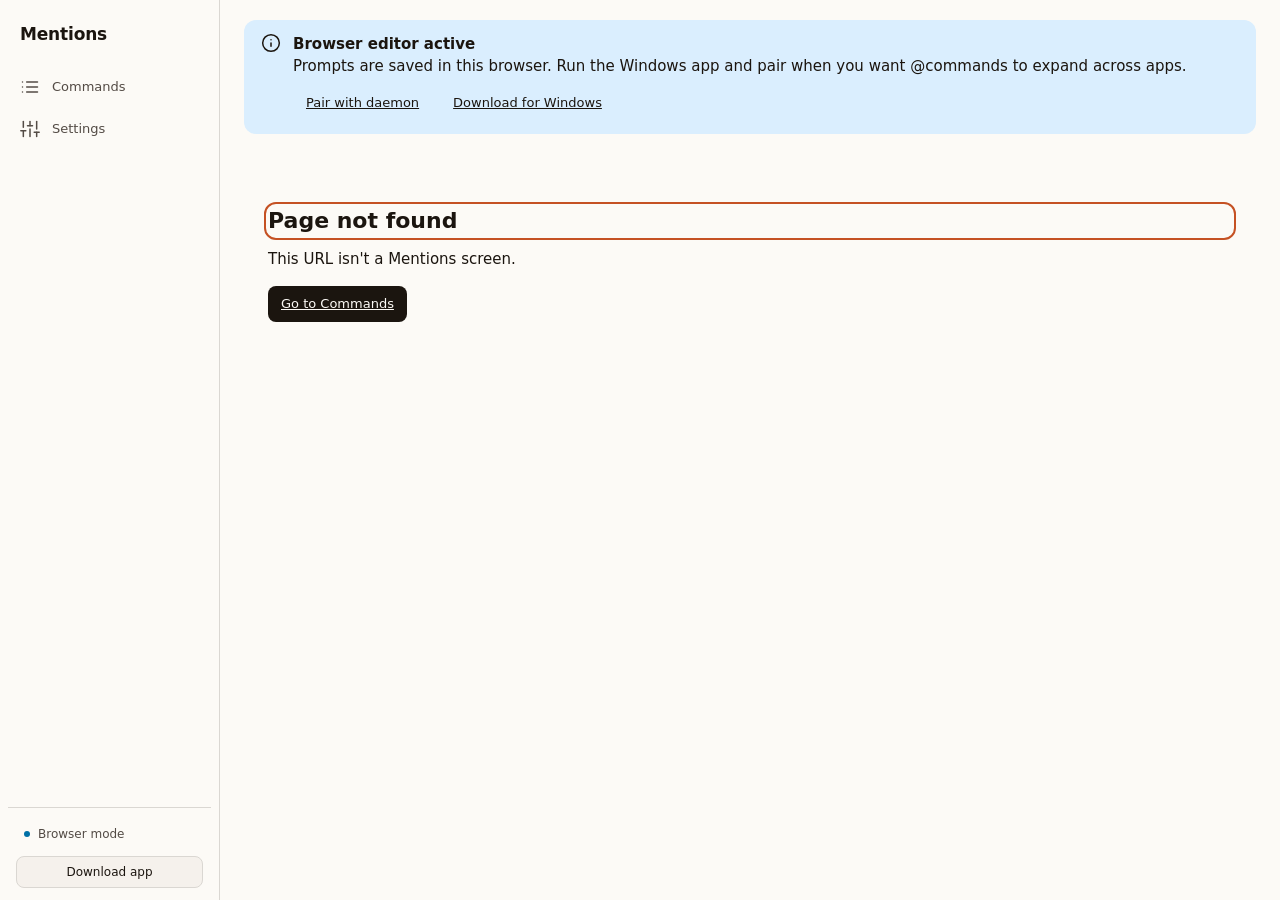
==== commit 1632f8b4: "feat(sync): Synchronized 4 file(s) across 1 prompt turn(s) https://aistudio.google.com/u/0/prompts/1" ====
--- a/index.html
+++ b/index.html
@@ -15,20 +15,21 @@
 <body>
 <a class="skip" href="#main">Skip to content</a>
 
-<header class="appbar">
-  <h1 class="appbar__title">Mentions</h1>
-</header>
-
 <nav class="rail" aria-label="Primary">
-  <div class="rail__nav">
-    <a class="rail__link" href="/" data-nav="commands">
-      <svg class="icon" aria-hidden="true"><use href="/assets/icons.svg#list"/></svg>
-      <span>Commands</span>
-    </a>
-    <a class="rail__link" href="/settings" data-nav="settings">
-      <svg class="icon" aria-hidden="true"><use href="/assets/icons.svg#sliders"/></svg>
-      <span>Settings</span>
-    </a>
+  <div class="rail__top">
+    <div class="rail__brand">
+      <h1 class="appbar__title">Mentions</h1>
+    </div>
+    <div class="rail__nav">
+      <a class="rail__link" href="/" data-nav="commands">
+        <svg class="icon" aria-hidden="true"><use href="/assets/icons.svg#list"/></svg>
+        <span>Commands</span>
+      </a>
+      <a class="rail__link" href="/settings" data-nav="settings">
+        <svg class="icon" aria-hidden="true"><use href="/assets/icons.svg#sliders"/></svg>
+        <span>Settings</span>
+      </a>
+    </div>
   </div>
   <div class="rail__footer">
     <div class="rail__status-row">
@@ -39,9 +40,10 @@
   </div>
 </nav>
 
-<div id="banners" class="banners"></div>
-
-<main id="main" tabindex="-1"></main>
+<div class="workspace">
+  <div id="banners" class="banners"></div>
+  <main id="main" tabindex="-1"></main>
+</div>
 
 <div id="live" class="sr-only" aria-live="polite"></div>
 <div id="alert" class="sr-only" aria-live="assertive"></div>
--- a/assets/css/layout.css
+++ b/assets/css/layout.css
@@ -1,56 +1,73 @@
 @layer layout {
   body {
-    display: grid;
-    grid-template-columns: var(--rail-w) 1fr;
-    grid-template-rows: var(--appbar-h) auto 1fr;
-    grid-template-areas:
-      "appbar banners"
-      "rail   main"
-      "rail   main";
+    display: flex;
     min-height: 100vh;
-  }
-
-  .appbar {
-    grid-area: appbar;
-    display: flex; align-items: center; justify-content: space-between; gap: var(--space-3);
-    padding-inline: var(--space-4);
-    height: var(--appbar-h);
+    background: var(--surface);
+  }
+
+  .rail {
+    width: var(--rail-w);
+    flex: none;
     border-right: var(--border-structure);
-    background: var(--surface);
-    position: sticky; top: 0; z-index: 20;
-  }
-  .appbar__title { font-size: var(--fs-title); line-height: var(--lh-title); font-weight: 600; letter-spacing: -0.01em; }
-  .appbar__status { display: flex; align-items: center; min-width: 0; }
-
-  .rail {
-    grid-area: rail;
-    border-right: var(--border-structure);
-    padding: var(--space-2) var(--space-2) var(--space-3);
-    display: flex; flex-direction: column; justify-content: space-between; gap: var(--space-3);
+    padding: var(--space-4) var(--space-2) var(--space-3);
+    display: flex;
+    flex-direction: column;
+    justify-content: space-between;
+    gap: var(--space-3);
     background: var(--surface);
     position: sticky;
-    top: var(--appbar-h);
-    height: calc(100vh - var(--appbar-h));
-  }
+    top: 0;
+    height: 100vh;
+    z-index: 20;
+  }
+
+  .rail__top {
+    display: flex;
+    flex-direction: column;
+    gap: var(--space-4);
+  }
+
+  .rail__brand {
+    padding-inline: var(--space-3);
+    height: 36px;
+    display: flex;
+    align-items: center;
+  }
+
+  .appbar__title {
+    font-size: var(--fs-title);
+    line-height: var(--lh-title);
+    font-weight: 600;
+    letter-spacing: -0.01em;
+  }
+
   .rail__nav {
-    display: flex; flex-direction: column; gap: var(--space-1);
-  }
+    display: flex;
+    flex-direction: column;
+    gap: var(--space-1);
+  }
+
   .rail__link {
-    display: flex; align-items: center; gap: var(--space-3);
+    display: flex;
+    align-items: center;
+    gap: var(--space-3);
     padding: var(--space-2) var(--space-3);
     border-radius: var(--radius-control);
     color: var(--on-surface-variant);
-    font-size: var(--fs-label); font-weight: 500;
+    font-size: var(--fs-label);
+    font-weight: 500;
     text-decoration: none;
   }
-  .rail__link:hover { background: color-mix(in oklab, var(--on-surface) 8%, transparent); color: var(--on-surface); }
+  .rail__link:hover {
+    background: color-mix(in oklab, var(--on-surface) 8%, transparent);
+    color: var(--on-surface);
+  }
   .rail__link[aria-current="page"] {
     background: color-mix(in oklab, var(--accent) 14%, transparent);
     color: var(--on-surface);
   }
 
   .rail__footer {
-    margin-top: auto;
     padding-top: var(--space-3);
     padding-inline: var(--space-2);
     border-top: var(--border-structure);
@@ -58,6 +75,7 @@
     flex-direction: column;
     gap: var(--space-2);
   }
+
   .rail__status-row {
     display: flex;
     align-items: center;
@@ -65,6 +83,13 @@
     gap: var(--space-2);
     min-height: 28px;
   }
+
+  .appbar__status {
+    display: flex;
+    align-items: center;
+    min-width: 0;
+  }
+
   .rail__pause-btn {
     height: 26px;
     padding-inline: var(--space-2);
@@ -74,6 +99,7 @@
   .rail__pause-btn:hover {
     color: var(--on-surface);
   }
+
   .rail__download-btn {
     width: 100%;
     justify-content: center;
@@ -82,11 +108,32 @@
     text-decoration: none;
   }
 
-  .banners { grid-area: banners; padding-inline: var(--space-6); padding-top: var(--space-4); display: flex; flex-direction: column; gap: var(--space-2); }
-  .banners:empty { padding: 0; }
-
-  main { grid-area: main; padding: var(--space-6); min-width: 0; }
-  main:focus { outline: none; }
+  .workspace {
+    flex: 1;
+    min-width: 0;
+    display: flex;
+    flex-direction: column;
+  }
+
+  .banners {
+    padding-inline: var(--space-6);
+    padding-top: var(--space-5);
+    display: flex;
+    flex-direction: column;
+    gap: var(--space-2);
+  }
+  .banners:empty {
+    display: none;
+  }
+
+  main {
+    flex: 1;
+    padding: var(--space-6);
+    min-width: 0;
+  }
+  main:focus {
+    outline: none;
+  }
 
   .split {
     display: grid;
@@ -97,57 +144,87 @@
   }
 
   .toast-host {
-    position: fixed; inset-inline-end: var(--space-6); bottom: var(--space-6);
-    display: flex; flex-direction: column; gap: var(--space-2);
-    z-index: 60; pointer-events: none;
-  }
-  .toast-host > * { pointer-events: auto; }
+    position: fixed;
+    inset-inline-end: var(--space-6);
+    bottom: var(--space-6);
+    display: flex;
+    flex-direction: column;
+    gap: var(--space-2);
+    z-index: 60;
+    pointer-events: none;
+  }
+  .toast-host > * {
+    pointer-events: auto;
+  }
 
   @media (max-width: 959px) {
     body {
-      grid-template-columns: 1fr;
-      grid-template-rows: var(--appbar-h) auto 1fr auto;
-      grid-template-areas:
-        "appbar"
-        "banners"
-        "main"
-        "rail";
-    }
-    .appbar {
-      border-right: 0;
-      border-bottom: var(--border-structure);
+      flex-direction: column;
     }
     .rail {
+      width: 100%;
+      height: auto;
+      position: sticky;
+      bottom: 0;
+      top: auto;
       flex-direction: row;
       align-items: center;
       border-right: 0;
       border-top: var(--border-structure);
       padding: var(--space-2);
-      position: sticky; bottom: 0; top: auto;
-      height: auto;
-      z-index: 20;
-      background: var(--surface);
+      order: 10;
+    }
+    .rail__top {
+      flex-direction: row;
+      align-items: center;
+      flex: 1;
+      gap: var(--space-2);
+    }
+    .rail__brand {
+      display: none;
     }
     .rail__nav {
       flex-direction: row;
       flex: 1;
     }
-    .rail__link { flex: 1; justify-content: center; flex-direction: column; gap: 2px; font-size: var(--fs-caption); }
+    .rail__link {
+      flex: 1;
+      justify-content: center;
+      flex-direction: column;
+      gap: 2px;
+      font-size: var(--fs-caption);
+    }
     .rail__footer {
-      margin-top: 0;
       padding-top: 0;
       border-top: 0;
       border-left: var(--border-structure);
-      padding-left: var(--space-3);
-    }
-    .rail__download-btn { display: none; }
-    main { padding: var(--space-4); }
-    .split { grid-template-columns: 1fr; }
-    .banners { padding-inline: var(--space-4); }
+      padding-left: var(--space-2);
+    }
+    .rail__download-btn {
+      display: none;
+    }
+    .workspace {
+      order: 1;
+    }
+    .banners {
+      padding-inline: var(--space-4);
+      padding-top: var(--space-4);
+    }
+    main {
+      padding: var(--space-4);
+    }
+    .split {
+      grid-template-columns: 1fr;
+    }
   }
 
   @media (max-width: 479px) {
-    .appbar { padding-inline: var(--space-3); }
-    main { padding: var(--space-3); }
+    .banners {
+      padding-inline: var(--space-3);
+      padding-top: var(--space-3);
+    }
+    main {
+      padding: var(--space-3);
+    }
   }
 }
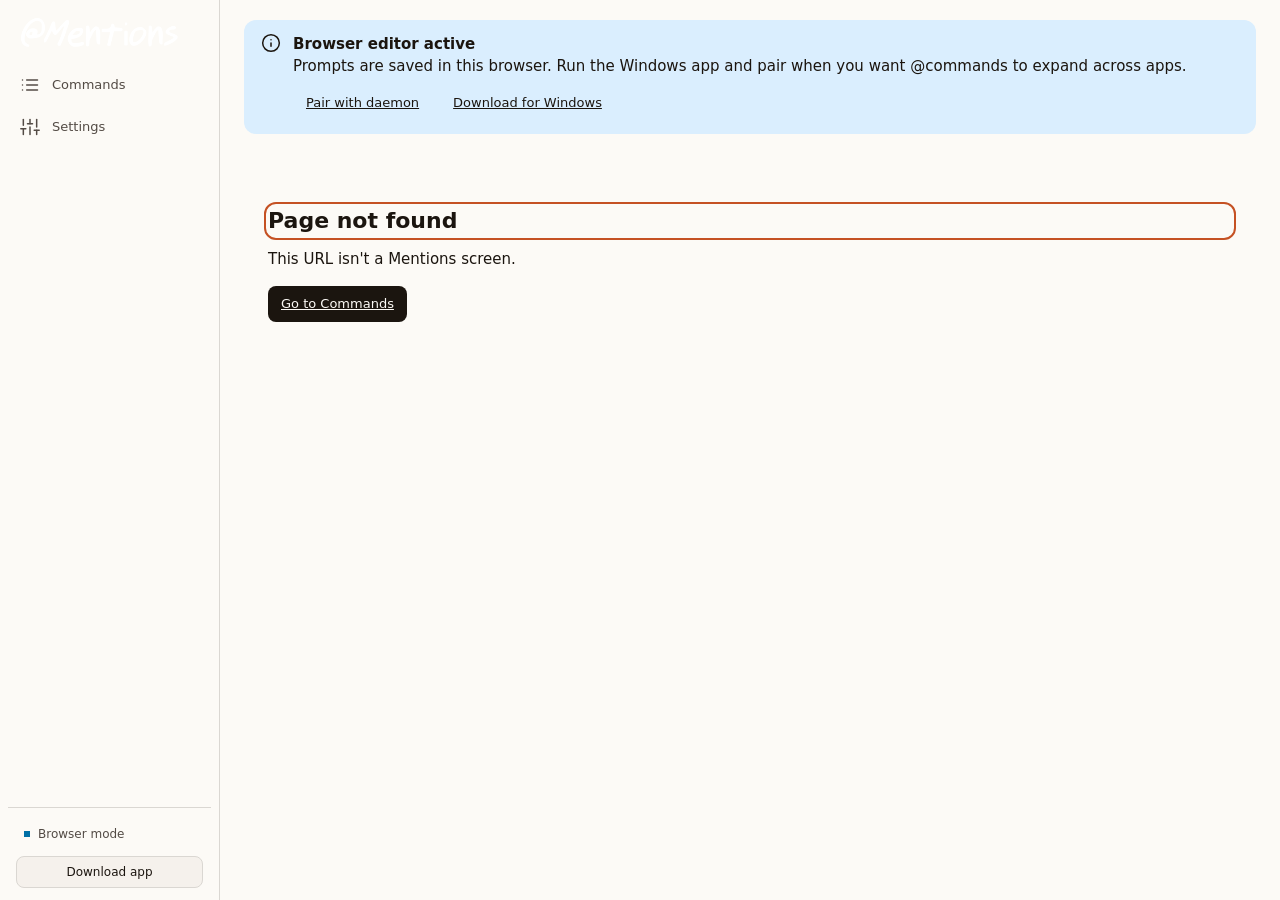
==== commit 6f4fc73f: "feat(sync): Synchronized 6 file(s) across 1 prompt turn(s) https://aistudio.google.com/u/0/prompts/1" ====
--- a/index.html
+++ b/index.html
@@ -5,6 +5,8 @@
 <meta name="viewport" content="width=device-width, initial-scale=1">
 <title>Mentions</title>
 <meta name="description" content="Local controller for the Mentions daemon.">
+<link rel="icon" type="image/png" href="/assets/mentions_icon.png">
+<link rel="apple-touch-icon" href="/assets/mentions_icon.png">
 <link rel="stylesheet" href="/assets/css/tokens.css">
 <link rel="stylesheet" href="/assets/css/reset.css">
 <link rel="stylesheet" href="/assets/css/base.css">
@@ -18,7 +20,9 @@
 <nav class="rail" aria-label="Primary">
   <div class="rail__top">
     <div class="rail__brand">
-      <h1 class="appbar__title">Mentions</h1>
+      <a href="/" class="rail__brand-link">
+        <img class="rail__logo" src="/assets/mentions_logo.png" alt="Mentions" width="300" height="60">
+      </a>
     </div>
     <div class="rail__nav">
       <a class="rail__link" href="/" data-nav="commands">
--- a/assets/css/layout.css
+++ b/assets/css/layout.css
@@ -28,10 +28,25 @@
   }
 
   .rail__brand {
-    padding-inline: var(--space-3);
-    height: 36px;
-    display: flex;
-    align-items: center;
+    padding-inline: var(--space-2);
+    display: flex;
+    align-items: center;
+  }
+
+  .rail__brand-link {
+    display: flex;
+    align-items: center;
+    width: 100%;
+    text-decoration: none;
+  }
+
+  .rail__logo {
+    display: block;
+    width: 100%;
+    max-width: 170px;
+    height: auto;
+    aspect-ratio: 300 / 60;
+    object-fit: contain;
   }
 
   .appbar__title {
--- a/assets/css/components.css
+++ b/assets/css/components.css
@@ -9,9 +9,9 @@
     color: var(--on-surface-variant);
     border: 0;
   }
-  .chip__dot { width: 6px; height: 6px; border-radius: 50%; flex: none; }
+  .chip__dot { width: 6px; height: 6px; border-radius: 0; flex: none; }
   .chip--success { color: var(--on-surface-variant); }
-  .chip--success .chip__dot { background: var(--success); box-shadow: 0 0 6px var(--success); }
+  .chip--success .chip__dot { background: var(--success); }
   .chip--warning { color: var(--on-surface-variant); }
   .chip--warning .chip__dot { background: var(--warning); }
   .chip--danger { color: var(--on-surface-variant); }
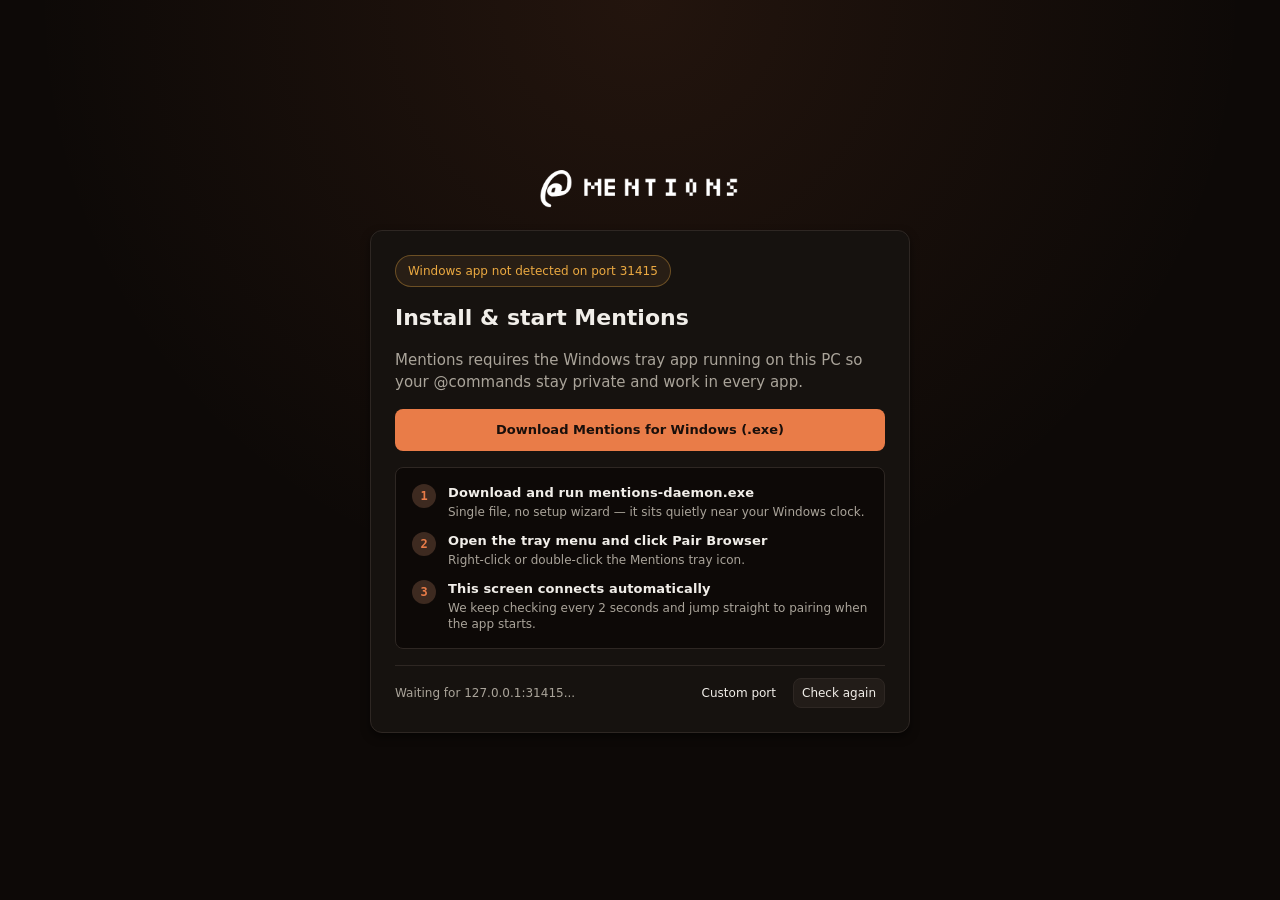
==== commit b341bfc8: "feat(sync): Synchronized 17 file(s) across 1 prompt turn(s) https://aistudio.google.com/prompts/1EJS" ====
--- a/index.html
+++ b/index.html
@@ -14,7 +14,7 @@
 <link rel="stylesheet" href="/assets/css/components.css">
 <link rel="stylesheet" href="/assets/css/screens.css">
 </head>
-<body>
+<body class="is-locked">
 <a class="skip" href="#main">Skip to content</a>
 
 <nav class="rail" aria-label="Primary">
@@ -38,9 +38,9 @@
   <div class="rail__footer">
     <div class="rail__status-row">
       <div id="status" class="appbar__status" aria-live="polite"></div>
-      <button id="hook-toggle" class="btn btn--quiet rail__pause-btn" hidden aria-pressed="false">Pause</button>
+      <button id="hook-toggle" class="btn btn--sm rail__pause-btn" hidden aria-pressed="false">Pause</button>
     </div>
-    <a id="download-app" class="btn rail__download-btn" href="https://github.com/umerhammaz/Mentions/releases/latest/download/mentions-daemon.exe" target="_blank" rel="noopener">Download app</a>
+    <div id="rail-version" class="rail__version t-caption"></div>
   </div>
 </nav>
 
--- a/assets/css/tokens.css
+++ b/assets/css/tokens.css
@@ -1,7 +1,7 @@
 @layer reset, tokens, base, layout, components, screens, utilities;
 
 :root {
-  color-scheme: light dark;
+  color-scheme: dark;
   --font-sans: "IBM Plex Sans", system-ui, -apple-system, "Segoe UI", sans-serif;
   --font-mono: "IBM Plex Mono", ui-monospace, "Cascadia Code", "SF Mono", monospace;
   --fs-display: 28px; --lh-display: 36px;
@@ -25,65 +25,35 @@
   --focus-ring: 2px solid var(--accent);
   --focus-offset: 2px;
   --appbar-h: 56px;
-  --rail-w: 220px;
+  --rail-w: 236px;
   --rail-compact: 72px;
-  --surface: oklch(98.5% 0.005 80);
-  --surface-container: oklch(96% 0.008 80);
-  --surface-container-high: oklch(93% 0.01 80);
-  --on-surface: oklch(20% 0.015 60);
-  --on-surface-variant: oklch(42% 0.015 60);
-  --outline: oklch(60% 0.01 60);
-  --outline-variant: oklch(88% 0.008 80);
-  --primary: oklch(20% 0.015 60);
-  --on-primary: oklch(98.5% 0.005 80);
-  --accent: oklch(58% 0.16 40);
-  --on-accent: oklch(98% 0.01 40);
-  --success: oklch(50% 0.12 145);
-  --on-success: oklch(98% 0.01 145);
-  --warning: oklch(62% 0.14 75);
-  --on-warning: oklch(22% 0.02 75);
-  --danger: oklch(52% 0.18 25);
-  --on-danger: oklch(98% 0.01 25);
-  --info: oklch(52% 0.12 240);
-  --on-info: oklch(98% 0.01 240);
-  --success-container: oklch(94% 0.04 145);
-  --warning-container: oklch(95% 0.05 75);
-  --danger-container: oklch(94% 0.04 25);
-  --info-container: oklch(94% 0.03 240);
-  --surface-elev-1: 0 1px 2px oklch(20% 0.02 60 / 0.06), 0 1px 3px oklch(20% 0.02 60 / 0.04);
-  --surface-elev-2: 0 2px 4px oklch(20% 0.02 60 / 0.08), 0 4px 8px oklch(20% 0.02 60 / 0.06);
-  --surface-elev-3: 0 8px 16px oklch(20% 0.02 60 / 0.12), 0 2px 4px oklch(20% 0.02 60 / 0.08);
-}
 
-@media (prefers-color-scheme: dark) {
-  :root {
-    --surface: oklch(18% 0.01 60);
-    --surface-container: oklch(22% 0.012 60);
-    --surface-container-high: oklch(26% 0.014 60);
-    --on-surface: oklch(94% 0.008 80);
-    --on-surface-variant: oklch(72% 0.015 80);
-    --outline: oklch(50% 0.015 60);
-    --outline-variant: oklch(32% 0.012 60);
-    --primary: oklch(94% 0.008 80);
-    --on-primary: oklch(18% 0.01 60);
-    --accent: oklch(70% 0.15 45);
-    --on-accent: oklch(18% 0.02 40);
-    --success: oklch(72% 0.14 145);
-    --on-success: oklch(18% 0.02 145);
-    --warning: oklch(78% 0.14 75);
-    --on-warning: oklch(20% 0.02 75);
-    --danger: oklch(72% 0.17 25);
-    --on-danger: oklch(18% 0.02 25);
-    --info: oklch(70% 0.13 240);
-    --on-info: oklch(18% 0.02 240);
-    --success-container: oklch(28% 0.06 145);
-    --warning-container: oklch(30% 0.06 75);
-    --danger-container: oklch(30% 0.08 25);
-    --info-container: oklch(28% 0.05 240);
-    --surface-elev-1: 0 1px 3px oklch(0% 0 0 / 0.4);
-    --surface-elev-2: 0 4px 8px oklch(0% 0 0 / 0.5);
-    --surface-elev-3: 0 12px 24px oklch(0% 0 0 / 0.6);
-  }
+  --surface: oklch(14.5% 0.008 55);
+  --surface-container: oklch(18.5% 0.01 55);
+  --surface-container-high: oklch(23% 0.012 55);
+  --on-surface: oklch(95% 0.008 80);
+  --on-surface-variant: oklch(72% 0.015 80);
+  --outline: oklch(48% 0.015 60);
+  --outline-variant: oklch(28% 0.012 55);
+  --primary: oklch(94% 0.008 80);
+  --on-primary: oklch(18% 0.01 60);
+  --accent: oklch(70% 0.15 45);
+  --on-accent: oklch(18% 0.02 40);
+  --success: oklch(72% 0.14 145);
+  --on-success: oklch(18% 0.02 145);
+  --warning: oklch(78% 0.14 75);
+  --on-warning: oklch(20% 0.02 75);
+  --danger: oklch(72% 0.17 25);
+  --on-danger: oklch(18% 0.02 25);
+  --info: oklch(70% 0.13 240);
+  --on-info: oklch(18% 0.02 240);
+  --success-container: oklch(28% 0.06 145);
+  --warning-container: oklch(30% 0.06 75);
+  --danger-container: oklch(30% 0.08 25);
+  --info-container: oklch(28% 0.05 240);
+  --surface-elev-1: 0 1px 3px oklch(0% 0 0 / 0.4);
+  --surface-elev-2: 0 4px 8px oklch(0% 0 0 / 0.5);
+  --surface-elev-3: 0 12px 24px oklch(0% 0 0 / 0.6);
 }
 
 @media (prefers-reduced-motion: reduce) {
--- a/assets/css/base.css
+++ b/assets/css/base.css
@@ -34,24 +34,36 @@
   .container { max-width: 1100px; margin-inline: auto; padding-inline: var(--space-6); }
 
   .btn {
-    display: inline-flex; align-items: center; gap: var(--space-2);
+    display: inline-flex; align-items: center; justify-content: center; gap: var(--space-2);
     height: 36px; padding-inline: var(--space-3);
     border-radius: var(--radius-control);
     font-size: var(--fs-label); line-height: var(--lh-label); font-weight: 500;
     border: var(--border-structure);
-    background: var(--surface-container);
+    background: var(--surface-container-high);
     color: var(--on-surface);
-    transition: background var(--dur-1) var(--ease-standard);
+    text-decoration: none;
+    transition: background var(--dur-1) var(--ease-standard), border-color var(--dur-1) var(--ease-standard);
     cursor: pointer;
+    white-space: nowrap;
   }
-  .btn:hover { background: color-mix(in oklab, var(--on-surface) 8%, var(--surface-container)); }
-  .btn:active { background: color-mix(in oklab, var(--on-surface) 12%, var(--surface-container)); }
-  .btn:disabled, .btn[aria-disabled="true"] { opacity: 0.5; cursor: not-allowed; }
-  .btn--primary { background: var(--primary); color: var(--on-primary); border-color: transparent; }
-  .btn--primary:hover { background: color-mix(in oklab, var(--on-primary) 8%, var(--primary)); }
+  .btn:hover { background: color-mix(in oklab, var(--on-surface) 10%, var(--surface-container-high)); border-color: var(--outline); }
+  .btn:active { background: color-mix(in oklab, var(--on-surface) 14%, var(--surface-container-high)); }
+  .btn:disabled, .btn[aria-disabled="true"] { opacity: 0.5; cursor: not-allowed; pointer-events: none; }
+  .btn--sm { height: 30px; padding-inline: var(--space-2); font-size: var(--fs-caption); }
+  .btn--primary { background: var(--accent); color: var(--on-accent); border-color: transparent; font-weight: 600; }
+  .btn--primary:hover { background: color-mix(in oklab, white 10%, var(--accent)); border-color: transparent; }
   .btn--quiet { background: transparent; border-color: transparent; }
-  .btn--quiet:hover { background: color-mix(in oklab, var(--on-surface) 8%, transparent); }
+  .btn--quiet:hover { background: color-mix(in oklab, var(--on-surface) 8%, transparent); border-color: transparent; }
   .btn--danger { color: var(--on-danger); background: var(--danger); border-color: transparent; }
+  .btn--danger-outline {
+    background: color-mix(in oklab, var(--danger) 10%, transparent);
+    border-color: color-mix(in oklab, var(--danger) 38%, transparent);
+    color: var(--danger);
+  }
+  .btn--danger-outline:hover {
+    background: color-mix(in oklab, var(--danger) 18%, transparent);
+    border-color: var(--danger);
+  }
 
   .icon-btn {
     display: inline-flex; align-items: center; justify-content: center;
@@ -63,9 +75,10 @@
   .code-token {
     font-family: var(--font-mono); font-size: var(--fs-mono); line-height: var(--lh-mono);
     padding: 2px var(--space-2);
-    background: var(--surface-container-high);
+    background: color-mix(in oklab, var(--accent) 12%, var(--surface-container-high));
+    border: 1px solid color-mix(in oklab, var(--accent) 26%, transparent);
     border-radius: 6px;
-    color: var(--on-surface);
+    color: var(--accent);
     white-space: nowrap;
   }
 }
--- a/assets/css/layout.css
+++ b/assets/css/layout.css
@@ -9,16 +9,18 @@
     width: var(--rail-w);
     flex: none;
     border-right: var(--border-structure);
-    padding: var(--space-4) var(--space-2) var(--space-3);
+    padding: var(--space-5) var(--space-3) var(--space-4);
     display: flex;
     flex-direction: column;
     justify-content: space-between;
-    gap: var(--space-3);
-    background: var(--surface);
-    position: sticky;
+    gap: var(--space-4);
+    background: var(--surface-container);
+    position: fixed;
     top: 0;
-    height: 100vh;
-    z-index: 20;
+    left: 0;
+    bottom: 0;
+    z-index: 30;
+    overflow-y: auto;
   }
 
   .rail__top {
@@ -28,25 +30,31 @@
   }
 
   .rail__brand {
-    padding-inline: var(--space-2);
-    display: flex;
-    align-items: center;
+    display: flex;
+    align-items: center;
+    justify-content: center;
+    padding: var(--space-1) var(--space-2) var(--space-4);
+    border-bottom: var(--border-structure);
   }
 
   .rail__brand-link {
     display: flex;
     align-items: center;
+    justify-content: center;
     width: 100%;
+    padding: var(--space-1);
+    border-radius: var(--radius-control);
     text-decoration: none;
   }
 
   .rail__logo {
     display: block;
-    width: 100%;
-    max-width: 170px;
+    width: auto;
+    max-width: 162px;
     height: auto;
     aspect-ratio: 300 / 60;
     object-fit: contain;
+    margin-inline: auto;
   }
 
   .appbar__title {
@@ -63,6 +71,7 @@
   }
 
   .rail__link {
+    position: relative;
     display: flex;
     align-items: center;
     gap: var(--space-3);
@@ -72,6 +81,7 @@
     font-size: var(--fs-label);
     font-weight: 500;
     text-decoration: none;
+    transition: background var(--dur-1) var(--ease-standard), color var(--dur-1) var(--ease-standard);
   }
   .rail__link:hover {
     background: color-mix(in oklab, var(--on-surface) 8%, transparent);
@@ -80,59 +90,70 @@
   .rail__link[aria-current="page"] {
     background: color-mix(in oklab, var(--accent) 14%, transparent);
     color: var(--on-surface);
+    font-weight: 600;
+  }
+  .rail__link[aria-current="page"]::before {
+    content: "";
+    position: absolute;
+    left: 0;
+    top: 6px;
+    bottom: 6px;
+    width: 3px;
+    border-radius: 0 3px 3px 0;
+    background: var(--accent);
   }
 
   .rail__footer {
     padding-top: var(--space-3);
+    padding-inline: var(--space-1);
+    border-top: var(--border-structure);
+    display: flex;
+    flex-direction: column;
+    gap: var(--space-2);
+  }
+
+  .rail__status-row {
+    display: flex;
+    align-items: center;
+    justify-content: space-between;
+    gap: var(--space-2);
+    min-height: 32px;
+  }
+
+  .appbar__status {
+    display: flex;
+    align-items: center;
+    min-width: 0;
+  }
+
+  .rail__pause-btn {
+    padding-inline: var(--space-3);
+  }
+
+  .rail__version {
+    font-family: var(--font-mono);
+    font-size: 11px;
+    color: var(--on-surface-variant);
     padding-inline: var(--space-2);
-    border-top: var(--border-structure);
-    display: flex;
-    flex-direction: column;
-    gap: var(--space-2);
-  }
-
-  .rail__status-row {
-    display: flex;
-    align-items: center;
-    justify-content: space-between;
-    gap: var(--space-2);
-    min-height: 28px;
-  }
-
-  .appbar__status {
-    display: flex;
-    align-items: center;
-    min-width: 0;
-  }
-
-  .rail__pause-btn {
-    height: 26px;
-    padding-inline: var(--space-2);
-    font-size: var(--fs-caption);
-    color: var(--on-surface-variant);
-  }
-  .rail__pause-btn:hover {
-    color: var(--on-surface);
-  }
-
-  .rail__download-btn {
-    width: 100%;
-    justify-content: center;
-    height: 32px;
-    font-size: var(--fs-caption);
-    text-decoration: none;
+  }
+  .rail__version:empty {
+    display: none;
   }
 
   .workspace {
     flex: 1;
     min-width: 0;
+    min-height: 100vh;
+    margin-left: var(--rail-w);
     display: flex;
     flex-direction: column;
   }
 
   .banners {
-    padding-inline: var(--space-6);
-    padding-top: var(--space-5);
+    width: 100%;
+    max-width: 1160px;
+    margin-inline: auto;
+    padding: var(--space-4) var(--space-8) 0;
     display: flex;
     flex-direction: column;
     gap: var(--space-2);
@@ -143,19 +164,33 @@
 
   main {
     flex: 1;
-    padding: var(--space-6);
+    width: 100%;
+    max-width: 1160px;
+    margin-inline: auto;
+    padding: var(--space-6) var(--space-8) var(--space-10);
     min-width: 0;
   }
   main:focus {
     outline: none;
   }
 
-  .split {
-    display: grid;
-    grid-template-columns: minmax(280px, 380px) 1fr;
-    gap: var(--space-6);
-    align-items: start;
-    min-height: 0;
+  body.is-locked .rail {
+    display: none;
+  }
+  body.is-locked .workspace {
+    margin-left: 0;
+    justify-content: center;
+    background: radial-gradient(circle at 50% 0%, color-mix(in oklab, var(--accent) 10%, transparent), transparent 55%);
+  }
+  body.is-locked .banners {
+    display: none;
+  }
+  body.is-locked main {
+    display: flex;
+    align-items: center;
+    justify-content: center;
+    max-width: 640px;
+    padding: var(--space-6) var(--space-4);
   }
 
   .toast-host {
@@ -179,15 +214,17 @@
     .rail {
       width: 100%;
       height: auto;
-      position: sticky;
+      position: fixed;
+      left: 0;
+      right: 0;
       bottom: 0;
       top: auto;
       flex-direction: row;
       align-items: center;
       border-right: 0;
       border-top: var(--border-structure);
-      padding: var(--space-2);
-      order: 10;
+      padding: var(--space-2) var(--space-3);
+      overflow: visible;
     }
     .rail__top {
       flex-direction: row;
@@ -208,38 +245,42 @@
       flex-direction: column;
       gap: 2px;
       font-size: var(--fs-caption);
+      padding: var(--space-1) var(--space-2);
+    }
+    .rail__link[aria-current="page"]::before {
+      display: none;
     }
     .rail__footer {
       padding-top: 0;
       border-top: 0;
-      border-left: var(--border-structure);
-      padding-left: var(--space-2);
-    }
-    .rail__download-btn {
+      display: flex;
+      flex-direction: row;
+      align-items: center;
+    }
+    .rail__version {
       display: none;
     }
     .workspace {
-      order: 1;
+      margin-left: 0;
+      padding-bottom: 76px;
+    }
+    body.is-locked .workspace {
+      padding-bottom: 0;
     }
     .banners {
-      padding-inline: var(--space-4);
-      padding-top: var(--space-4);
+      padding: var(--space-3) var(--space-4) 0;
     }
     main {
-      padding: var(--space-4);
-    }
-    .split {
-      grid-template-columns: 1fr;
+      padding: var(--space-4) var(--space-4) var(--space-6);
     }
   }
 
   @media (max-width: 479px) {
     .banners {
-      padding-inline: var(--space-3);
-      padding-top: var(--space-3);
+      padding: var(--space-2) var(--space-3) 0;
     }
     main {
-      padding: var(--space-3);
+      padding: var(--space-3) var(--space-3) var(--space-5);
     }
   }
 }
--- a/assets/css/components.css
+++ b/assets/css/components.css
@@ -21,20 +21,75 @@
   .chip--neutral .chip__dot { background: var(--on-surface-variant); }
 
   .banner {
-    display: flex; align-items: flex-start; gap: var(--space-3);
-    padding: var(--space-3) var(--space-4);
-    border-radius: var(--radius-container);
-    background: var(--surface-container-high);
-    border: var(--border-structure);
-    font-size: var(--fs-body); line-height: var(--lh-body);
-  }
-  .banner__body { flex: 1; min-width: 0; }
-  .banner__title { font-weight: 600; }
-  .banner__actions { display: flex; gap: var(--space-2); margin-top: var(--space-2); flex-wrap: wrap; }
-  .banner--warning { background: var(--warning-container); border-color: transparent; }
-  .banner--danger { background: var(--danger-container); border-color: transparent; }
-  .banner--info { background: var(--info-container); border-color: transparent; }
-  .banner--success { background: var(--success-container); border-color: transparent; }
+    display: flex;
+    align-items: center;
+    justify-content: space-between;
+    gap: var(--space-3);
+    padding: var(--space-2) var(--space-4);
+    min-height: 40px;
+    border-radius: var(--radius-control);
+    background: var(--surface-container);
+    border: var(--border-structure);
+    font-size: var(--fs-label);
+    line-height: 1;
+  }
+  .banner > .icon {
+    display: none;
+  }
+  .banner__body {
+    display: flex;
+    align-items: center;
+    gap: var(--space-2);
+    min-width: 0;
+    flex: 1;
+    color: var(--on-surface-variant);
+  }
+  .banner__actions {
+    display: inline-flex;
+    align-items: center;
+    gap: var(--space-2);
+    margin-left: auto;
+    flex-shrink: 0;
+  }
+  .banner__title {
+    font-weight: 500;
+    color: var(--on-surface);
+    white-space: nowrap;
+  }
+  .banner__title::after {
+    content: "·";
+    margin-inline-start: var(--space-2);
+    color: var(--outline);
+  }
+  .banner__body > div {
+    white-space: nowrap;
+    overflow: hidden;
+    text-overflow: ellipsis;
+  }
+  .banner__actions a,
+  .banner__actions button {
+    display: inline-flex;
+    align-items: center;
+    justify-content: center;
+    height: 28px;
+    padding-inline: var(--space-3);
+    font-size: var(--fs-caption);
+    border-radius: var(--radius-control);
+    text-decoration: none;
+    white-space: nowrap;
+  }
+  .banner--warning {
+    border-color: color-mix(in oklab, var(--warning) 30%, var(--outline-variant));
+  }
+  .banner--danger {
+    border-color: color-mix(in oklab, var(--danger) 30%, var(--outline-variant));
+  }
+  .banner--info {
+    border-color: var(--border-structure);
+  }
+  .banner--success {
+    border-color: color-mix(in oklab, var(--success) 30%, var(--outline-variant));
+  }
 
   .field { display: flex; flex-direction: column; gap: var(--space-2); }
   .field__label { font-size: var(--fs-label); font-weight: 500; color: var(--on-surface); }
@@ -69,7 +124,7 @@
     position: absolute; left: var(--space-3); top: 50%; transform: translateY(-50%);
     font-family: var(--font-mono); color: var(--on-surface-variant); pointer-events: none;
   }
-  .input-affix .input { padding-left: 28px; font-family: var(--font-mono); }
+  .input-affix .input { padding-left: 32px; font-family: var(--font-mono); }
 
   .switch { display: inline-flex; align-items: center; gap: var(--space-3); cursor: pointer; }
   .switch input { position: absolute; opacity: 0; pointer-events: none; }
@@ -78,6 +133,7 @@
     background: var(--surface-container-high);
     border: var(--border-structure);
     position: relative; transition: background var(--dur-2) var(--ease-standard);
+    flex-shrink: 0;
   }
   .switch__track::after {
     content: ""; position: absolute; top: 2px; left: 2px;
@@ -122,7 +178,7 @@
   .table td {
     padding: var(--space-3) var(--space-4);
     border-bottom: var(--border-structure);
-    vertical-align: top;
+    vertical-align: middle;
   }
   .table tbody tr:last-child td { border-bottom: 0; }
   .table tbody tr:hover { background: color-mix(in oklab, var(--on-surface) 4%, transparent); }
@@ -132,11 +188,12 @@
   .table__trigger { display: flex; flex-direction: column; gap: 2px; }
   .table__preview { color: var(--on-surface-variant); font-size: var(--fs-label); line-height: var(--lh-label); max-width: 46ch; overflow: hidden; text-overflow: ellipsis; white-space: nowrap; }
   .table__status { display: inline-flex; align-items: center; gap: var(--space-2); font-size: var(--fs-label); }
+  .table__status-dot { width: 6px; height: 6px; border-radius: 0; flex: none; }
   .table__actions { text-align: end; width: 1%; white-space: nowrap; }
 
   .rows { display: flex; flex-direction: column; gap: var(--space-2); }
   .row {
-    display: flex; align-items: flex-start; gap: var(--space-3);
+    display: flex; align-items: center; gap: var(--space-3);
     padding: var(--space-3) var(--space-4);
     border: var(--border-structure);
     border-radius: var(--radius-container);
@@ -188,11 +245,13 @@
   .toast {
     display: flex; align-items: center; gap: var(--space-3);
     padding: var(--space-3) var(--space-4);
-    background: var(--primary); color: var(--on-primary);
-    border-radius: var(--radius-container);
+    background: var(--surface-container-high); color: var(--on-surface);
+    border: var(--border-structure);
+    border-left: 3px solid var(--accent);
+    border-radius: var(--radius-control);
     box-shadow: var(--surface-elev-2);
     font-size: var(--fs-label);
-    min-width: 240px;
+    min-width: 260px;
   }
   .toast button { color: var(--accent); font-weight: 600; padding-inline: var(--space-2); }
 
--- a/assets/css/screens.css
+++ b/assets/css/screens.css
@@ -1,15 +1,240 @@
 @layer screens {
+  .cmds {
+    display: flex;
+    flex-direction: column;
+    gap: var(--space-4);
+  }
   .cmds__head {
-    display: flex; align-items: center; justify-content: space-between; gap: var(--space-4);
-    margin-bottom: var(--space-4);
-    flex-wrap: wrap;
-  }
-  .cmds__count { margin-top: var(--space-2); }
-  .cmds__filter { margin-bottom: var(--space-3); max-width: 420px; }
+    display: flex;
+    align-items: center;
+    justify-content: space-between;
+    gap: var(--space-4);
+    flex-wrap: wrap;
+  }
+  .cmds__title-group {
+    display: flex;
+    align-items: center;
+    gap: var(--space-3);
+    flex-wrap: wrap;
+  }
+  .cmds__count-pill {
+    padding: 3px var(--space-3);
+    border-radius: var(--radius-pill);
+    background: var(--surface-container);
+    border: var(--border-structure);
+    color: var(--on-surface-variant);
+    font-size: var(--fs-caption);
+    font-variant-numeric: tabular-nums;
+  }
+  .cmds__head-actions {
+    display: flex;
+    gap: var(--space-2);
+    align-items: center;
+    flex-wrap: wrap;
+  }
+  .cmds__controls {
+    display: flex;
+    flex-direction: column;
+    gap: var(--space-3);
+  }
+  .cmds__search-bar {
+    display: flex;
+    align-items: center;
+    gap: var(--space-2);
+    flex-wrap: wrap;
+  }
+  .cmds__search-wrap {
+    position: relative;
+    flex: 1;
+    min-width: 220px;
+    max-width: 480px;
+  }
+  .cmds__search-wrap .input {
+    padding-right: 68px;
+  }
+  .cmds__kbd {
+    position: absolute;
+    right: var(--space-2);
+    top: 50%;
+    transform: translateY(-50%);
+    padding: 2px 6px;
+    border-radius: 5px;
+    font-family: var(--font-mono);
+    font-size: 11px;
+    color: var(--on-surface-variant);
+    background: var(--surface-container-high);
+    border: var(--border-structure);
+    pointer-events: none;
+  }
+  .cmds__clear-btn {
+    position: absolute;
+    right: 6px;
+    top: 50%;
+    transform: translateY(-50%);
+    width: 26px;
+    height: 26px;
+    border-radius: 6px;
+    color: var(--on-surface-variant);
+    display: inline-flex;
+    align-items: center;
+    justify-content: center;
+  }
+  .cmds__clear-btn:hover {
+    background: var(--surface-container-high);
+    color: var(--on-surface);
+  }
+  .cmds__pills {
+    display: flex;
+    align-items: center;
+    gap: var(--space-2);
+    flex-wrap: wrap;
+  }
+  .pill {
+    height: 30px;
+    padding-inline: var(--space-3);
+    border-radius: var(--radius-pill);
+    border: var(--border-structure);
+    background: var(--surface-container);
+    color: var(--on-surface-variant);
+    font-size: var(--fs-caption);
+    font-weight: 500;
+    transition: background var(--dur-1) var(--ease-standard), color var(--dur-1) var(--ease-standard);
+  }
+  .pill:hover {
+    color: var(--on-surface);
+    border-color: var(--outline);
+  }
+  .pill[aria-pressed="true"] {
+    background: color-mix(in oklab, var(--accent) 16%, var(--surface-container));
+    border-color: color-mix(in oklab, var(--accent) 45%, transparent);
+    color: var(--on-surface);
+  }
+  .cmds__sandbox {
+    padding: var(--space-4);
+    border-radius: var(--radius-container);
+    background: var(--surface-container);
+    border: var(--border-structure);
+    display: flex;
+    flex-direction: column;
+    gap: var(--space-2);
+  }
+  .cmds__sandbox-head {
+    display: flex;
+    align-items: center;
+    justify-content: space-between;
+    gap: var(--space-2);
+    flex-wrap: wrap;
+  }
+  .cmds__sandbox-input {
+    min-height: 92px;
+  }
+  .cmds__split {
+    display: grid;
+    grid-template-columns: minmax(320px, 1fr) minmax(340px, 440px);
+    gap: var(--space-5);
+    align-items: start;
+  }
+  .cmds__list {
+    display: flex;
+    flex-direction: column;
+    gap: var(--space-2);
+  }
+  .cmd-card {
+    display: flex;
+    align-items: center;
+    gap: var(--space-3);
+    padding: var(--space-3) var(--space-4);
+    border: var(--border-structure);
+    border-radius: var(--radius-container);
+    background: var(--surface-container);
+    cursor: pointer;
+    transition: border-color var(--dur-1) var(--ease-standard), background var(--dur-1) var(--ease-standard);
+  }
+  .cmd-card:hover {
+    background: color-mix(in oklab, var(--on-surface) 3%, var(--surface-container));
+    border-color: var(--outline);
+  }
+  .cmd-card[aria-selected="true"] {
+    border-color: color-mix(in oklab, var(--accent) 60%, transparent);
+    background: color-mix(in oklab, var(--accent) 7%, var(--surface-container));
+  }
+  .cmd-card__body {
+    flex: 1;
+    min-width: 0;
+    display: flex;
+    flex-direction: column;
+    gap: 4px;
+  }
+  .cmd-card__top {
+    display: flex;
+    align-items: center;
+    gap: var(--space-2);
+    flex-wrap: wrap;
+  }
+  .cmd-card__preview {
+    color: var(--on-surface-variant);
+    font-size: var(--fs-label);
+    line-height: var(--lh-label);
+    overflow: hidden;
+    text-overflow: ellipsis;
+    white-space: nowrap;
+  }
+  .cmd-card__meta {
+    display: flex;
+    align-items: center;
+    gap: var(--space-2);
+    font-size: var(--fs-caption);
+    color: var(--on-surface-variant);
+  }
+  .cmd-card__side {
+    display: flex;
+    align-items: center;
+    gap: var(--space-2);
+    flex-shrink: 0;
+  }
+  .cmds__inspector {
+    position: sticky;
+    top: var(--space-6);
+    padding: var(--space-5);
+    border-radius: var(--radius-container);
+    background: var(--surface-container);
+    border: var(--border-structure);
+    display: flex;
+    flex-direction: column;
+    gap: var(--space-4);
+  }
+  .inspector__head {
+    display: flex;
+    align-items: flex-start;
+    justify-content: space-between;
+    gap: var(--space-3);
+    flex-wrap: wrap;
+  }
+  .inspector__actions {
+    display: flex;
+    align-items: center;
+    gap: var(--space-2);
+    flex-wrap: wrap;
+  }
+  .inspector__preview {
+    background: var(--surface);
+    border: var(--border-structure);
+    border-radius: var(--radius-control);
+    padding: var(--space-3);
+    font-family: var(--font-mono);
+    font-size: var(--fs-mono);
+    line-height: var(--lh-mono);
+    white-space: pre-wrap;
+    word-break: break-word;
+    max-height: 46vh;
+    overflow: auto;
+  }
 
   .editor {
-    display: flex; flex-direction: column; gap: var(--space-4);
-    max-width: 960px;
+    display: flex;
+    flex-direction: column;
+    gap: var(--space-4);
+    max-width: 980px;
   }
   .editor--full {
     position: fixed;
@@ -17,16 +242,33 @@
     z-index: 40;
     max-width: none;
     background: var(--surface);
-    padding: var(--space-4) var(--space-6);
+    padding: var(--space-5) var(--space-6);
     overflow: auto;
   }
   .editor--full .textarea,
   .editor--full .preview {
-    min-height: calc(100vh - 280px);
+    min-height: calc(100vh - 300px);
   }
   .editor__head {
-    display: flex; align-items: center; justify-content: space-between; gap: var(--space-3);
-    flex-wrap: wrap;
+    display: flex;
+    align-items: center;
+    justify-content: space-between;
+    gap: var(--space-3);
+    flex-wrap: wrap;
+  }
+  .editor__title-row {
+    display: flex;
+    align-items: center;
+    gap: var(--space-3);
+    flex-wrap: wrap;
+  }
+  .editor__dirty-pill {
+    padding: 2px var(--space-2);
+    border-radius: var(--radius-pill);
+    background: color-mix(in oklab, var(--warning) 16%, transparent);
+    color: var(--warning);
+    border: 1px solid color-mix(in oklab, var(--warning) 36%, transparent);
+    font-size: var(--fs-caption);
   }
   .editor__meta-row {
     display: grid;
@@ -34,62 +276,257 @@
     gap: var(--space-4);
     align-items: start;
   }
-  .editor__form { display: flex; flex-direction: column; gap: var(--space-4); }
+  .editor__form {
+    display: flex;
+    flex-direction: column;
+    gap: var(--space-4);
+    padding: var(--space-5);
+    background: var(--surface-container);
+    border: var(--border-structure);
+    border-radius: var(--radius-container);
+  }
+  .editor__hint-pill {
+    display: inline-flex;
+    align-items: center;
+    gap: var(--space-2);
+    padding: var(--space-1) var(--space-3);
+    border-radius: var(--radius-control);
+    background: var(--surface);
+    border: var(--border-structure);
+    font-size: var(--fs-caption);
+    color: var(--on-surface-variant);
+    align-self: flex-start;
+  }
+  .editor__group-chips {
+    display: flex;
+    gap: var(--space-1);
+    flex-wrap: wrap;
+  }
   .editor__toolbar {
-    display: flex; align-items: center; justify-content: space-between; gap: var(--space-3);
+    display: flex;
+    align-items: center;
+    justify-content: space-between;
+    gap: var(--space-3);
     flex-wrap: wrap;
   }
   .editor__tabs {
-    display: inline-flex; gap: 2px; padding: 2px;
-    background: var(--surface-container);
+    display: inline-flex;
+    align-items: center;
+    gap: 2px;
+    padding: 2px;
+    background: var(--surface);
     border: var(--border-structure);
     border-radius: var(--radius-control);
+    height: 36px;
   }
   .editor__tab {
-    padding: 4px var(--space-3);
+    display: inline-flex;
+    align-items: center;
+    height: 30px;
+    padding-inline: var(--space-3);
     border-radius: 6px;
     font-size: var(--fs-label);
     font-weight: 500;
     color: var(--on-surface-variant);
   }
   .editor__tab[aria-selected="true"] {
+    background: var(--surface-container-high);
+    color: var(--on-surface);
+  }
+  .editor__panes {
+    display: grid;
+    grid-template-columns: 1fr;
+    gap: var(--space-3);
+  }
+  .editor__panes--split {
+    grid-template-columns: 1fr 1fr;
+  }
+  .editor__actions {
+    display: flex;
+    gap: var(--space-2);
+    align-items: center;
+    justify-content: flex-end;
+    flex-wrap: wrap;
+    padding-top: var(--space-2);
+    border-top: var(--border-structure);
+  }
+
+  .settings {
+    display: flex;
+    flex-direction: column;
+    gap: var(--space-4);
+    max-width: 820px;
+  }
+  .settings__card {
+    padding: var(--space-5);
+    border-radius: var(--radius-container);
+    background: var(--surface-container);
+    border: var(--border-structure);
+    display: flex;
+    flex-direction: column;
+    gap: var(--space-4);
+  }
+  .settings__section-head {
+    display: flex;
+    align-items: center;
+    justify-content: space-between;
+    gap: var(--space-3);
+    padding-bottom: var(--space-3);
+    border-bottom: var(--border-structure);
+  }
+  .settings__status {
+    color: var(--success);
+    font-size: var(--fs-caption);
+    font-variant-numeric: tabular-nums;
+  }
+  .settings__row {
+    display: flex;
+    justify-content: space-between;
+    gap: var(--space-4);
+    align-items: center;
+    flex-wrap: wrap;
+  }
+  .settings__row-text {
+    flex: 1;
+    min-width: 220px;
+    display: flex;
+    flex-direction: column;
+    gap: 2px;
+  }
+  .settings__port-input {
+    width: 108px;
+    font-family: var(--font-mono);
+    text-align: center;
+  }
+
+  .gate {
+    width: 100%;
+    max-width: 540px;
+    display: flex;
+    flex-direction: column;
+    gap: var(--space-5);
+  }
+  .gate__brand {
+    display: flex;
+    flex-direction: column;
+    align-items: center;
+    gap: var(--space-3);
+  }
+  .gate__logo {
+    width: auto;
+    max-width: 210px;
+    height: auto;
+  }
+  .gate__card {
+    display: flex;
+    flex-direction: column;
+    gap: var(--space-4);
+    padding: var(--space-6);
+    background: var(--surface-container);
+    border: var(--border-structure);
+    border-radius: var(--radius-container);
+    box-shadow: var(--surface-elev-2);
+  }
+  .gate__badge {
+    align-self: flex-start;
+    display: inline-flex;
+    align-items: center;
+    gap: var(--space-2);
+    padding: 4px var(--space-3);
+    border-radius: var(--radius-pill);
+    font-size: var(--fs-caption);
+    font-weight: 500;
+    background: var(--surface-container-high);
+    border: var(--border-structure);
+  }
+  .gate__badge--ok {
+    color: var(--success);
+    border-color: color-mix(in oklab, var(--success) 35%, transparent);
+    background: color-mix(in oklab, var(--success) 10%, var(--surface-container));
+  }
+  .gate__badge--warn {
+    color: var(--warning);
+    border-color: color-mix(in oklab, var(--warning) 35%, transparent);
+    background: color-mix(in oklab, var(--warning) 10%, var(--surface-container));
+  }
+  .gate__badge--danger {
+    color: var(--danger);
+    border-color: color-mix(in oklab, var(--danger) 35%, transparent);
+    background: color-mix(in oklab, var(--danger) 10%, var(--surface-container));
+  }
+  .gate__steps {
+    display: flex;
+    flex-direction: column;
+    gap: var(--space-3);
+    padding: var(--space-4);
     background: var(--surface);
-    color: var(--on-surface);
-    box-shadow: var(--surface-elev-1);
-  }
-  .editor__actions { display: flex; gap: var(--space-2); align-items: center; justify-content: flex-end; flex-wrap: wrap; }
-  .editor__unsaved {
-    display: flex; gap: var(--space-2); align-items: center;
-    padding: var(--space-2) var(--space-3);
+    border: var(--border-structure);
     border-radius: var(--radius-control);
-    background: var(--warning-container);
-    font-size: var(--fs-label);
-    color: var(--on-warning);
+  }
+  .gate__step {
+    display: flex;
+    align-items: flex-start;
+    gap: var(--space-3);
+  }
+  .gate__step-num {
+    width: 24px;
+    height: 24px;
+    flex: none;
+    border-radius: var(--radius-pill);
+    background: color-mix(in oklab, var(--accent) 16%, var(--surface-container-high));
+    color: var(--accent);
+    font-family: var(--font-mono);
+    font-size: var(--fs-caption);
+    font-weight: 600;
+    display: inline-flex;
+    align-items: center;
+    justify-content: center;
+  }
+  .gate__footer {
+    display: flex;
+    align-items: center;
+    justify-content: space-between;
+    gap: var(--space-3);
+    flex-wrap: wrap;
+    padding-top: var(--space-3);
+    border-top: var(--border-structure);
+  }
+  .gate__port-row {
+    display: flex;
+    align-items: center;
+    gap: var(--space-2);
+    flex-wrap: wrap;
+  }
+  .pair__code {
+    font-family: var(--font-mono);
+    font-size: 26px;
+    letter-spacing: 0.35em;
+    text-align: center;
+    padding: var(--space-3);
+    text-transform: uppercase;
   }
 
-  .settings__section {
-    padding-block: var(--space-5);
-    border-top: var(--border-structure);
-    display: flex; flex-direction: column; gap: var(--space-3);
-    max-width: 720px;
-  }
-  .settings__section:first-of-type { border-top: 0; padding-top: 0; }
-  .settings__section-head { display: flex; align-items: baseline; justify-content: space-between; gap: var(--space-3); }
-  .settings__status { color: var(--on-surface-variant); font-size: var(--fs-caption); font-variant-numeric: tabular-nums; }
-  .settings__row { display: flex; justify-content: space-between; gap: var(--space-4); align-items: flex-start; flex-wrap: wrap; }
-  .settings__row-text { flex: 1; min-width: 220px; display: flex; flex-direction: column; gap: 2px; }
-
-  .pair {
-    max-width: 480px; margin-inline: auto; margin-top: var(--space-8);
-    display: flex; flex-direction: column; gap: var(--space-4);
-  }
-  .pair__code {
-    font-family: var(--font-mono); font-size: 22px; letter-spacing: 0.2em;
-    text-align: center; padding: var(--space-3);
+  @media (max-width: 1039px) {
+    .cmds__split {
+      grid-template-columns: 1fr;
+    }
+    .cmds__inspector {
+      display: none;
+    }
   }
 
   @media (max-width: 720px) {
-    .editor__meta-row { grid-template-columns: 1fr; }
-    .editor--full { padding: var(--space-3); }
+    .editor__meta-row,
+    .editor__panes--split {
+      grid-template-columns: 1fr;
+    }
+    .editor--full {
+      padding: var(--space-3);
+    }
+    .gate__card,
+    .settings__card,
+    .editor__form {
+      padding: var(--space-4);
+    }
   }
 }
